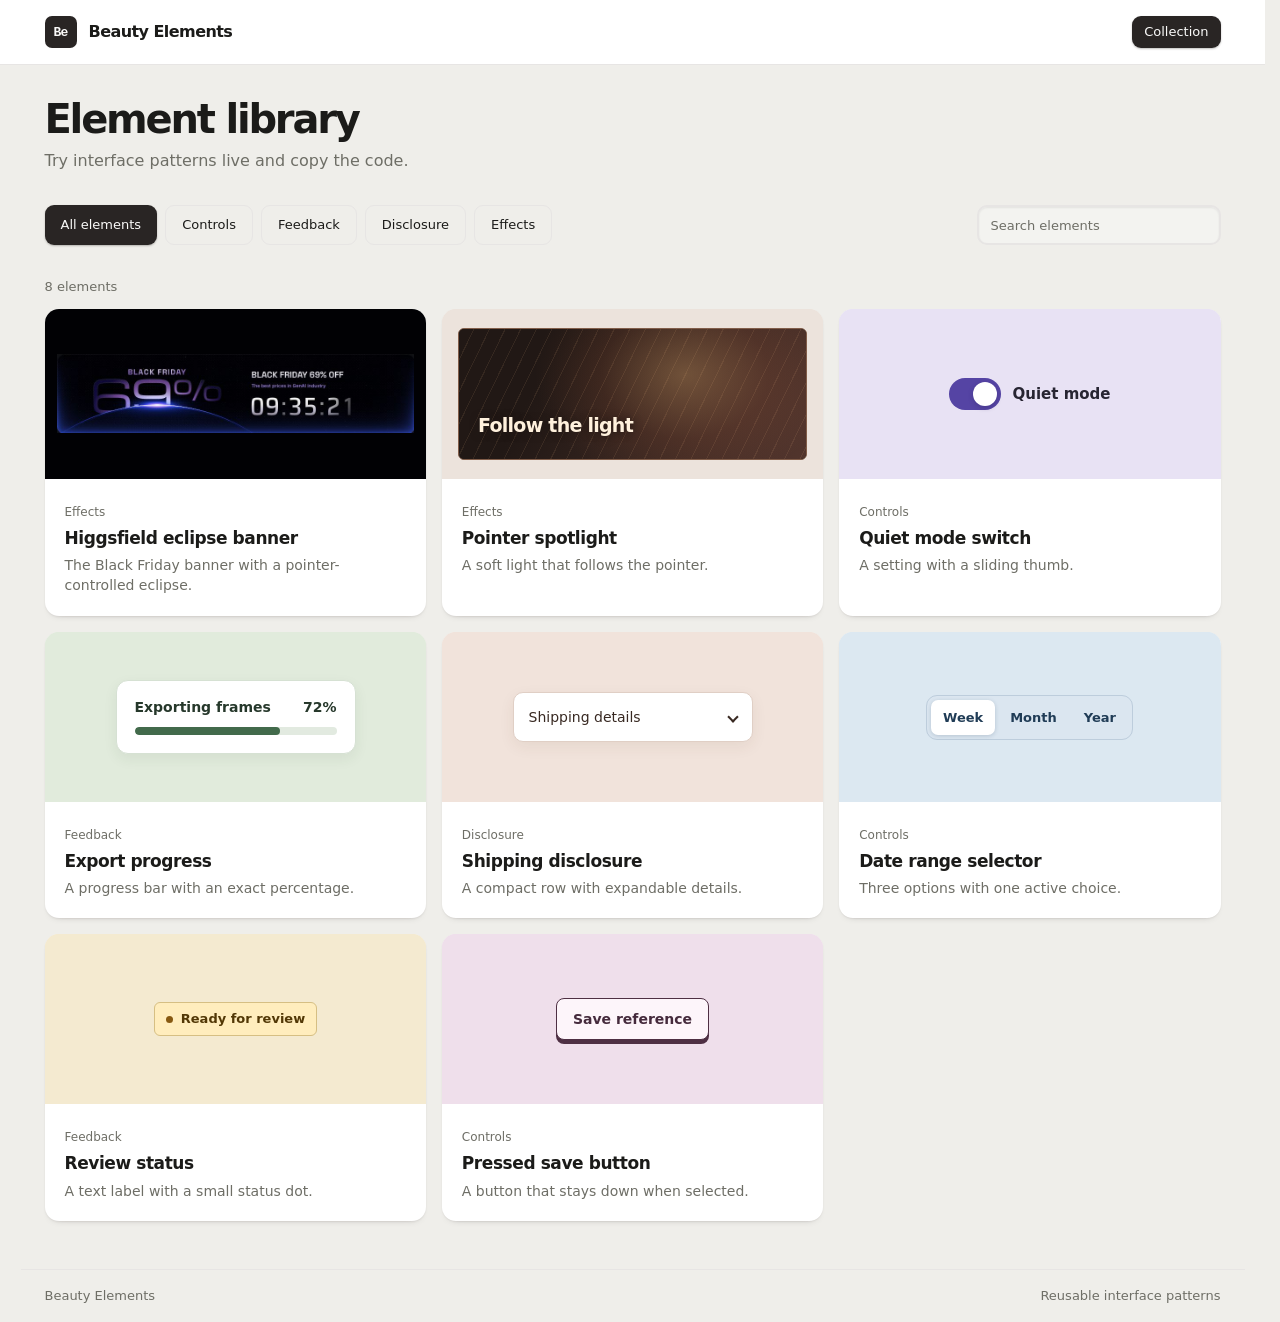
==== index.html @ 1c4c54eb "Publish Beauty Elements static preview" ====
<!doctype html>
<html lang="en">
  <head>
    <meta charset="UTF-8" />
    <meta name="viewport" content="width=device-width, initial-scale=1.0" />
    <meta name="description" content="Browse and study reusable UI patterns with live examples and source code." />
    <title>Beauty Elements</title>
    <script type="module" crossorigin src="./assets/index-CT38QpNA.js"></script>
    <link rel="stylesheet" crossorigin href="./assets/index-Du4vVwYs.css">
  </head>
  <body>
    <div id="root"></div>
  </body>
</html>
---- assets/index-Du4vVwYs.css ----
@font-face{font-family:Geist Variable;font-style:normal;font-display:swap;font-weight:100 900;src:url(./geist-cyrillic-ext-wght-normal-DjL33-gN.woff2)format("woff2-variations");unicode-range:U+460-52F,U+1C80-1C8A,U+20B4,U+2DE0-2DFF,U+A640-A69F,U+FE2E-FE2F}@font-face{font-family:Geist Variable;font-style:normal;font-display:swap;font-weight:100 900;src:url(./geist-cyrillic-wght-normal-BEAKL7Jp.woff2)format("woff2-variations");unicode-range:U+301,U+400-45F,U+490-491,U+4B0-4B1,U+2116}@font-face{font-family:Geist Variable;font-style:normal;font-display:swap;font-weight:100 900;src:url(./geist-vietnamese-wght-normal-6IgcOCM7.woff2)format("woff2-variations");unicode-range:U+102-103,U+110-111,U+128-129,U+168-169,U+1A0-1A1,U+1AF-1B0,U+300-301,U+303-304,U+308-309,U+323,U+329,U+1EA0-1EF9,U+20AB}@font-face{font-family:Geist Variable;font-style:normal;font-display:swap;font-weight:100 900;src:url(./geist-latin-ext-wght-normal-DC-KSUi6.woff2)format("woff2-variations");unicode-range:U+100-2BA,U+2BD-2C5,U+2C7-2CC,U+2CE-2D7,U+2DD-2FF,U+304,U+308,U+329,U+1D00-1DBF,U+1E00-1E9F,U+1EF2-1EFF,U+2020,U+20A0-20AB,U+20AD-20C0,U+2113,U+2C60-2C7F,U+A720-A7FF}@font-face{font-family:Geist Variable;font-style:normal;font-display:swap;font-weight:100 900;src:url(./geist-latin-wght-normal-BgDaEnEv.woff2)format("woff2-variations");unicode-range:U+??,U+131,U+152-153,U+2BB-2BC,U+2C6,U+2DA,U+2DC,U+304,U+308,U+329,U+2000-206F,U+20AC,U+2122,U+2191,U+2193,U+2212,U+2215,U+FEFF,U+FFFD}@layer properties{@supports (((-webkit-hyphens:none)) and (not (margin-trim:block))) or ((-moz-orient:inline) and (not (color:rgb(from red r g b)))){*,:before,:after,::backdrop{--tw-rotate-x:initial;--tw-rotate-y:initial;--tw-rotate-z:initial;--tw-skew-x:initial;--tw-skew-y:initial;--tw-space-y-reverse:0;--tw-border-style:solid;--tw-leading:initial;--tw-font-weight:initial;--tw-tracking:initial;--tw-shadow:0 0 #0000;--tw-shadow-color:initial;--tw-shadow-alpha:100%;--tw-inset-shadow:0 0 #0000;--tw-inset-shadow-color:initial;--tw-inset-shadow-alpha:100%;--tw-ring-color:initial;--tw-ring-shadow:0 0 #0000;--tw-inset-ring-color:initial;--tw-inset-ring-shadow:0 0 #0000;--tw-ring-inset:initial;--tw-ring-offset-width:0px;--tw-ring-offset-color:#fff;--tw-ring-offset-shadow:0 0 #0000;--tw-outline-style:solid;--tw-blur:initial;--tw-brightness:initial;--tw-contrast:initial;--tw-grayscale:initial;--tw-hue-rotate:initial;--tw-invert:initial;--tw-opacity:initial;--tw-saturate:initial;--tw-sepia:initial;--tw-drop-shadow:initial;--tw-drop-shadow-color:initial;--tw-drop-shadow-alpha:100%;--tw-drop-shadow-size:initial;--tw-duration:initial;--tw-translate-x:0;--tw-translate-y:0;--tw-translate-z:0;--tw-animation-delay:0s;--tw-animation-direction:normal;--tw-animation-duration:initial;--tw-animation-fill-mode:none;--tw-animation-iteration-count:1;--tw-enter-blur:0;--tw-enter-opacity:1;--tw-enter-rotate:0;--tw-enter-scale:1;--tw-enter-translate-x:0;--tw-enter-translate-y:0;--tw-exit-blur:0;--tw-exit-opacity:1;--tw-exit-rotate:0;--tw-exit-scale:1;--tw-exit-translate-x:0;--tw-exit-translate-y:0}}}@layer theme{:root,:host{--font-sans:var(--font-sans);--font-serif:var(--font-serif);--font-mono:var(--font-mono);--spacing:.25rem;--text-xs:.75rem;--text-xs--line-height:calc(1 / .75);--font-weight-medium:500;--tracking-widest:.1em;--leading-snug:1.375;--leading-relaxed:1.625;--shadow-sm:0 1px 3px 0 #0000001a, 0 1px 2px -1px #0000001a;--shadow-md:0 4px 6px -1px #0000001a, 0 2px 4px -2px #0000001a;--shadow-lg:0 10px 15px -3px #0000001a, 0 4px 6px -4px #0000001a;--ease-out:cubic-bezier(0, 0, .2, 1);--default-transition-duration:.15s;--default-transition-timing-function:cubic-bezier(.4, 0, .2, 1);--default-font-family:var(--font-sans);--default-mono-font-family:var(--font-mono)}}@layer base{*,:after,:before,::backdrop{box-sizing:border-box;border:0 solid;margin:0;padding:0}::file-selector-button{box-sizing:border-box;border:0 solid;margin:0;padding:0}html,:host{-webkit-text-size-adjust:100%;tab-size:4;line-height:1.5;font-family:var(--default-font-family,-apple-system, BlinkMacSystemFont, "Segoe UI", Roboto, "Helvetica Neue", "Noto Sans", Arial, sans-serif, "Apple Color Emoji", "Segoe UI Emoji", "Segoe UI Symbol", "Noto Color Emoji");font-feature-settings:var(--default-font-feature-settings,normal);font-variation-settings:var(--default-font-variation-settings,normal);-webkit-tap-highlight-color:transparent}hr{height:0;color:inherit;border-top-width:1px}abbr:where([title]){-webkit-text-decoration:underline dotted;text-decoration:underline dotted}h1,h2,h3,h4,h5,h6{font-size:inherit;font-weight:inherit}a{color:inherit;-webkit-text-decoration:inherit;-webkit-text-decoration:inherit;-webkit-text-decoration:inherit;-webkit-text-decoration:inherit;text-decoration:inherit}b,strong{font-weight:bolder}code,kbd,samp,pre{font-family:var(--default-mono-font-family,ui-monospace, SFMono-Regular, Menlo, Monaco, Consolas, "Liberation Mono", "Courier New", monospace);font-feature-settings:var(--default-mono-font-feature-settings,normal);font-variation-settings:var(--default-mono-font-variation-settings,normal);font-size:1em}small{font-size:80%}sub,sup{vertical-align:baseline;font-size:75%;line-height:0;position:relative}sub{bottom:-.25em}sup{top:-.5em}table{text-indent:0;border-color:inherit;border-collapse:collapse}:-moz-focusring:where(:not(iframe)){outline:auto}progress{vertical-align:baseline}summary{display:list-item}ol,ul,menu{list-style:none}img,svg,video,canvas,audio,iframe,embed,object{vertical-align:middle;display:block}img,video{max-width:100%;height:auto}button,input,select,optgroup,textarea{font:inherit;font-feature-settings:inherit;font-variation-settings:inherit;letter-spacing:inherit;color:inherit;opacity:1;background-color:#0000;border-radius:0}::file-selector-button{font:inherit;font-feature-settings:inherit;font-variation-settings:inherit;letter-spacing:inherit;color:inherit;opacity:1;background-color:#0000;border-radius:0}:where(select:is([multiple],[size])) optgroup{font-weight:bolder}:where(select:is([multiple],[size])) optgroup option{padding-inline-start:20px}::file-selector-button{margin-inline-end:4px}::placeholder{opacity:1}@supports (not ((-webkit-appearance:-apple-pay-button))) or (contain-intrinsic-size:1px){::placeholder{color:currentColor}@supports (color:color-mix(in lab, red, red)){::placeholder{color:color-mix(in oklab, currentcolor 50%, transparent)}}}textarea{resize:vertical}::-webkit-search-decoration{-webkit-appearance:none}::-webkit-date-and-time-value{min-height:1lh;text-align:inherit}::-webkit-datetime-edit{display:inline-flex}::-webkit-datetime-edit-fields-wrapper{padding:0}::-webkit-datetime-edit{padding-block:0}::-webkit-datetime-edit-year-field{padding-block:0}::-webkit-datetime-edit-month-field{padding-block:0}::-webkit-datetime-edit-day-field{padding-block:0}::-webkit-datetime-edit-hour-field{padding-block:0}::-webkit-datetime-edit-minute-field{padding-block:0}::-webkit-datetime-edit-second-field{padding-block:0}::-webkit-datetime-edit-millisecond-field{padding-block:0}::-webkit-datetime-edit-meridiem-field{padding-block:0}::-webkit-calendar-picker-indicator{line-height:1}:-moz-ui-invalid{box-shadow:none}button,input:where([type=button],[type=reset],[type=submit]){appearance:button}::file-selector-button{appearance:button}::-webkit-inner-spin-button{height:auto}::-webkit-outer-spin-button{height:auto}[hidden]:where(:not([hidden=until-found])){display:none!important}*{border-color:var(--border);outline-color:var(--ring)}@supports (color:color-mix(in lab, red, red)){*{outline-color:color-mix(in oklab, var(--ring) 50%, transparent)}}body{background-color:var(--background);color:var(--foreground);font-family:var(--font-sans);-webkit-font-smoothing:antialiased;text-rendering:optimizelegibility}::selection{background:var(--primary);color:var(--primary-foreground)}html{scrollbar-gutter:stable}@supports (scrollbar-gutter:stable){html body[data-scroll-locked]{margin-right:0!important}}}@layer components;@layer utilities{.pointer-events-none{pointer-events:none}.visible{visibility:visible}.absolute{position:absolute}.fixed{position:fixed}.static{position:static}.inset-0{inset:0}.left-0{left:0}.block{display:block}.contents{display:contents}.flex{display:flex}.inline{display:inline}.inline-flex{display:inline-flex}.table{display:table}.size-full{width:100%;height:100%}.h-8{height:calc(var(--spacing) * 8)}.h-10{height:calc(var(--spacing) * 10)}.h-11{height:calc(var(--spacing) * 11)}.min-h-\[5\.5rem\]{min-height:5.5rem}.w-8{width:calc(var(--spacing) * 8)}.w-10{width:calc(var(--spacing) * 10)}.w-full{width:100%}.shrink{flex-shrink:1}.transform{transform:var(--tw-rotate-x, ) var(--tw-rotate-y, ) var(--tw-rotate-z, ) var(--tw-skew-x, ) var(--tw-skew-y, )}.resize-y{resize:vertical}.flex-col{flex-direction:column}.items-center{align-items:center}.justify-center{justify-content:center}.gap-2{gap:calc(var(--spacing) * 2)}:where(.space-y-1>:not(:last-child)){--tw-space-y-reverse:0;margin-block-start:calc(var(--spacing) * var(--tw-space-y-reverse));margin-block-end:calc(var(--spacing) * calc(1 - var(--tw-space-y-reverse)))}.rounded-\[0\.5rem\]{border-radius:.5rem}.rounded-\[0\.625rem\]{border-radius:.625rem}.rounded-\[0\.875rem\]{border-radius:.875rem}.rounded-\[0\.5625rem\]{border-radius:.5625rem}.rounded-\[inherit\]{border-radius:inherit}.border{border-style:var(--tw-border-style);border-width:1px}.border-2{border-style:var(--tw-border-style);border-width:2px}.border-l{border-left-style:var(--tw-border-style);border-left-width:1px}.border-border{border-color:var(--border)}.bg-card{background-color:var(--card)}.bg-destructive{background-color:var(--destructive)}.bg-input{background-color:var(--input)}.bg-primary{background-color:var(--primary)}.bg-transparent{background-color:#0000}.object-cover{object-fit:cover}.p-5{padding:calc(var(--spacing) * 5)}.px-0{padding-inline:0}.px-3{padding-inline:calc(var(--spacing) * 3)}.px-4{padding-inline:calc(var(--spacing) * 4)}.px-5{padding-inline:calc(var(--spacing) * 5)}.py-2{padding-block:calc(var(--spacing) * 2)}.py-2\.5{padding-block:calc(var(--spacing) * 2.5)}.pt-0{padding-top:0}.font-mono{font-family:var(--font-mono)}.text-xs{font-size:var(--text-xs);line-height:var(--tw-leading,var(--text-xs--line-height))}.text-\[0\.8125rem\]{font-size:.8125rem}.text-\[0\.9375rem\]{font-size:.9375rem}.leading-\[1\.25rem\]{--tw-leading:1.25rem;line-height:1.25rem}.leading-relaxed{--tw-leading:var(--leading-relaxed);line-height:var(--leading-relaxed)}.leading-snug{--tw-leading:var(--leading-snug);line-height:var(--leading-snug)}.font-medium{--tw-font-weight:var(--font-weight-medium);font-weight:var(--font-weight-medium)}.tracking-\[-0\.02em\]{--tw-tracking:-.02em;letter-spacing:-.02em}.tracking-widest{--tw-tracking:var(--tracking-widest);letter-spacing:var(--tracking-widest)}.whitespace-nowrap{white-space:nowrap}.text-accent-foreground{color:var(--accent-foreground)}.text-card-foreground{color:var(--card-foreground)}.text-destructive-foreground{color:var(--destructive-foreground)}.text-foreground{color:var(--foreground)}.text-muted-foreground{color:var(--muted-foreground)}.text-primary{color:var(--primary)}.text-primary-foreground{color:var(--primary-foreground)}.uppercase{text-transform:uppercase}.underline-offset-4{text-underline-offset:4px}.shadow{--tw-shadow:0 1px 3px 0 var(--tw-shadow-color,#0000001a), 0 1px 2px -1px var(--tw-shadow-color,#0000001a);box-shadow:var(--tw-inset-shadow), var(--tw-inset-ring-shadow), var(--tw-ring-offset-shadow), var(--tw-ring-shadow), var(--tw-shadow)}.shadow-\[var\(--shadow-cap\)\]{--tw-shadow:var(--shadow-cap);box-shadow:var(--tw-inset-shadow), var(--tw-inset-ring-shadow), var(--tw-ring-offset-shadow), var(--tw-ring-shadow), var(--tw-shadow)}.shadow-\[var\(--shadow-lift\)\]{--tw-shadow:var(--shadow-lift);box-shadow:var(--tw-inset-shadow), var(--tw-inset-ring-shadow), var(--tw-ring-offset-shadow), var(--tw-ring-shadow), var(--tw-shadow)}.shadow-\[var\(--shadow-thumb\)\]{--tw-shadow:var(--shadow-thumb);box-shadow:var(--tw-inset-shadow), var(--tw-inset-ring-shadow), var(--tw-ring-offset-shadow), var(--tw-ring-shadow), var(--tw-shadow)}.shadow-\[var\(--shadow-well\)\]{--tw-shadow:var(--shadow-well);box-shadow:var(--tw-inset-shadow), var(--tw-inset-ring-shadow), var(--tw-ring-offset-shadow), var(--tw-ring-shadow), var(--tw-shadow)}.ring{--tw-ring-shadow:var(--tw-ring-inset, ) 0 0 0 calc(1px + var(--tw-ring-offset-width)) var(--tw-ring-color,currentcolor);box-shadow:var(--tw-inset-shadow), var(--tw-inset-ring-shadow), var(--tw-ring-offset-shadow), var(--tw-ring-shadow), var(--tw-shadow)}.outline{outline-style:var(--tw-outline-style);outline-width:1px}.filter{filter:var(--tw-blur, ) var(--tw-brightness, ) var(--tw-contrast, ) var(--tw-grayscale, ) var(--tw-hue-rotate, ) var(--tw-invert, ) var(--tw-saturate, ) var(--tw-sepia, ) var(--tw-drop-shadow, )}.transition-\[background-color\,border-color\,box-shadow\,transform\]{transition-property:background-color,border-color,box-shadow,transform;transition-timing-function:var(--tw-ease,var(--default-transition-timing-function));transition-duration:var(--tw-duration,var(--default-transition-duration))}.transition-\[background-color\,border-color\,box-shadow\]{transition-property:background-color,border-color,box-shadow;transition-timing-function:var(--tw-ease,var(--default-transition-timing-function));transition-duration:var(--tw-duration,var(--default-transition-duration))}.duration-fast{--tw-duration:var(--transition-duration-fast);transition-duration:var(--transition-duration-fast)}.select-none{-webkit-user-select:none;user-select:none}.paused{animation-play-state:paused}.file\:border-0::file-selector-button{border-style:var(--tw-border-style);border-width:0}.file\:bg-transparent::file-selector-button{background-color:#0000}.file\:text-\[0\.8125rem\]::file-selector-button{font-size:.8125rem}.file\:font-medium::file-selector-button{--tw-font-weight:var(--font-weight-medium);font-weight:var(--font-weight-medium)}.file\:text-foreground::file-selector-button{color:var(--foreground)}.placeholder\:text-muted-foreground::placeholder{color:var(--muted-foreground)}@media (hover:hover){.hover\:border-foreground\/30:hover{border-color:var(--foreground)}@supports (color:color-mix(in lab, red, red)){.hover\:border-foreground\/30:hover{border-color:color-mix(in oklab, var(--foreground) 30%, transparent)}}.hover\:bg-destructive\/90:hover{background-color:var(--destructive)}@supports (color:color-mix(in lab, red, red)){.hover\:bg-destructive\/90:hover{background-color:color-mix(in oklab, var(--destructive) 90%, transparent)}}.hover\:bg-primary\/90:hover{background-color:var(--primary)}@supports (color:color-mix(in lab, red, red)){.hover\:bg-primary\/90:hover{background-color:color-mix(in oklab, var(--primary) 90%, transparent)}}.hover\:bg-secondary:hover{background-color:var(--secondary)}.hover\:text-foreground:hover{color:var(--foreground)}.hover\:underline:hover{text-decoration-line:underline}}.focus-visible\:border-ring:focus-visible{border-color:var(--ring)}.focus-visible\:bg-card:focus-visible{background-color:var(--card)}.focus-visible\:bg-ring\/\[0\.06\]:focus-visible{background-color:var(--ring)}@supports (color:color-mix(in lab, red, red)){.focus-visible\:bg-ring\/\[0\.06\]:focus-visible{background-color:color-mix(in oklab, var(--ring) 6%, transparent)}}.focus-visible\:underline:focus-visible{text-decoration-line:underline}.focus-visible\:shadow-\[inset_0_0_0_0\.0625rem_var\(--ring\)\,var\(--shadow-focus-lift\)\]:focus-visible{--tw-shadow:inset 0 0 0 .0625rem var(--tw-shadow-color,var(--ring)), var(--shadow-focus-lift);box-shadow:var(--tw-inset-shadow), var(--tw-inset-ring-shadow), var(--tw-ring-offset-shadow), var(--tw-ring-shadow), var(--tw-shadow)}.focus-visible\:shadow-\[inset_0_0_0_0\.0625rem_var\(--ring\)\]:focus-visible{--tw-shadow:inset 0 0 0 .0625rem var(--tw-shadow-color,var(--ring));box-shadow:var(--tw-inset-shadow), var(--tw-inset-ring-shadow), var(--tw-ring-offset-shadow), var(--tw-ring-shadow), var(--tw-shadow)}.focus-visible\:shadow-\[var\(--shadow-focus-lift\)\]:focus-visible{--tw-shadow:var(--shadow-focus-lift);box-shadow:var(--tw-inset-shadow), var(--tw-inset-ring-shadow), var(--tw-ring-offset-shadow), var(--tw-ring-shadow), var(--tw-shadow)}.focus-visible\:shadow-\[var\(--shadow-thumb\)\,0_0_0_0\.0938rem_var\(--ring-inverted\)\]:focus-visible{--tw-shadow:var(--shadow-thumb), 0 0 0 .0938rem var(--tw-shadow-color,var(--ring-inverted));box-shadow:var(--tw-inset-shadow), var(--tw-inset-ring-shadow), var(--tw-ring-offset-shadow), var(--tw-ring-shadow), var(--tw-shadow)}.focus-visible\:shadow-none:focus-visible{--tw-shadow:0 0 #0000;box-shadow:var(--tw-inset-shadow), var(--tw-inset-ring-shadow), var(--tw-ring-offset-shadow), var(--tw-ring-shadow), var(--tw-shadow)}.focus-visible\:outline-none:focus-visible{--tw-outline-style:none;outline-style:none}.active\:translate-y-px:active{--tw-translate-y:1px;translate:var(--tw-translate-x) var(--tw-translate-y)}.disabled\:pointer-events-none:disabled{pointer-events:none}.disabled\:cursor-not-allowed:disabled{cursor:not-allowed}.disabled\:opacity-50:disabled{opacity:.5}.aria-invalid\:border-destructive[aria-invalid=true]{border-color:var(--destructive)}.aria-invalid\:bg-card[aria-invalid=true]{background-color:var(--card)}.\[\&_svg\]\:pointer-events-none svg{pointer-events:none}.\[\&_svg\]\:size-4 svg{width:calc(var(--spacing) * 4);height:calc(var(--spacing) * 4)}.\[\&_svg\]\:shrink-0 svg{flex-shrink:0}[aria-invalid=true]:is(input,textarea,select,[role=combobox],[role=checkbox],[role=radio]),[role=radiogroup][aria-invalid=true] [role=radio]{border-color:var(--destructive)}[aria-invalid=true]:is(input,textarea,select,[role=combobox],[role=checkbox],[role=radio]):focus-visible,[role=radiogroup][aria-invalid=true] [role=radio]:focus-visible{border-color:var(--destructive);--tw-ring-color:var(--destructive)}@supports (color:color-mix(in lab, red, red)){[aria-invalid=true]:is(input,textarea,select,[role=combobox],[role=checkbox],[role=radio]):focus-visible,[role=radiogroup][aria-invalid=true] [role=radio]:focus-visible{--tw-ring-color:color-mix(in oklch, var(--destructive) 35%, transparent)}}@keyframes deny-shake{25%{translate:-.09375rem}50%{translate:.109375rem}75%{translate:-.109375rem}}@media (prefers-reduced-motion:no-preference){[aria-invalid=true]:is(input,textarea,select,[role=combobox],[role=checkbox],[role=radio]),[role=radiogroup][aria-invalid=true] [role=radio]{animation:.25s linear deny-shake}[data-input-otp-container]:has([aria-invalid=true]){animation:.25s linear deny-shake}}}@property --tw-animation-delay{syntax:"*";inherits:false;initial-value:0s}@property --tw-animation-direction{syntax:"*";inherits:false;initial-value:normal}@property --tw-animation-duration{syntax:"*";inherits:false}@property --tw-animation-fill-mode{syntax:"*";inherits:false;initial-value:none}@property --tw-animation-iteration-count{syntax:"*";inherits:false;initial-value:1}@property --tw-enter-blur{syntax:"*";inherits:false;initial-value:0}@property --tw-enter-opacity{syntax:"*";inherits:false;initial-value:1}@property --tw-enter-rotate{syntax:"*";inherits:false;initial-value:0}@property --tw-enter-scale{syntax:"*";inherits:false;initial-value:1}@property --tw-enter-translate-x{syntax:"*";inherits:false;initial-value:0}@property --tw-enter-translate-y{syntax:"*";inherits:false;initial-value:0}@property --tw-exit-blur{syntax:"*";inherits:false;initial-value:0}@property --tw-exit-opacity{syntax:"*";inherits:false;initial-value:1}@property --tw-exit-rotate{syntax:"*";inherits:false;initial-value:0}@property --tw-exit-scale{syntax:"*";inherits:false;initial-value:1}@property --tw-exit-translate-x{syntax:"*";inherits:false;initial-value:0}@property --tw-exit-translate-y{syntax:"*";inherits:false;initial-value:0}:root{--background:oklch(94.88% .0054 95.1);--foreground:oklch(22.13% .0038 106.71);--card:oklch(100% 0 0);--card-foreground:oklch(22.13% .0038 106.71);--popover:oklch(100% 0 0);--popover-foreground:oklch(22.13% .0038 106.71);--primary:oklch(26.85% .0063 34.3);--primary-foreground:oklch(98.48% .0013 106.42);--secondary:oklch(97.26% .0026 106.45);--secondary-foreground:oklch(39.19% .0115 106.92);--muted:oklch(97.26% .0026 106.45);--muted-foreground:oklch(53.57% .0122 106.8);--accent:oklch(95.92% .0193 273.24);--accent-foreground:oklch(58.32% .227 268.34);--destructive:oklch(55.63% .1632 32);--destructive-foreground:oklch(100% 0 0);--success:oklch(52.62% .0942 151.04);--warning:oklch(66.58% .1574 58.32);--border:oklch(92.32% .0026 48.72);--input:oklch(96.99% .0013 106.42/.7);--ring:oklch(58.32% .227 268.34);--ring-inverted:oklch(76.66% .1184 268.16);--radius:.625rem;--font-sans:"Geist", -apple-system, BlinkMacSystemFont, ui-sans-serif, system-ui, "Segoe UI", sans-serif;--font-serif:Georgia, "Iowan Old Style", "Times New Roman", serif;--font-mono:"Geist Mono", ui-monospace, "SF Mono", SFMono-Regular, Menlo, Consolas, monospace;--shadow-lift:0 .0625rem .125rem oklch(21.61% .0061 56.04/.06), 0 .25rem .625rem -.5rem oklch(21.61% .0061 56.04/.45);--shadow-well:inset 0 .0625rem .125rem oklch(21.61% .0061 56.04/.07);--shadow-cap:0 .0938rem 0 oklch(21.61% .0061 56.04/.09), inset 0 0 0 .0625rem oklch(21.61% .0061 56.04/.11);--shadow-row:inset 0 0 0 .0625rem oklch(21.61% .0061 56.04/.07), 0 .0625rem .125rem oklch(21.61% .0061 56.04/.05);--shadow-float-dropdown:0 1rem 2.25rem -1.125rem oklch(21.61% .0061 56.04/.5);--shadow-float-popover:0 1.125rem 2.5rem -1.5rem oklch(21.61% .0061 56.04/.5);--shadow-float-modal:0 1.75rem 3.5rem -1.5rem oklch(21.61% .0061 56.04/.45);--shadow-thumb:0 .0625rem .125rem oklch(21.61% .0061 56.04/.28);--shadow-focus-lift:0 .0625rem .125rem oklch(21.61% .0061 56.04/.08), 0 .625rem 1.25rem -.875rem oklch(58.32% .227 268.34/.6);--shadow-xs:0 .0625rem .125rem oklch(21.61% .0061 56.04/.06);--shadow-sm:var(--shadow-lift);--shadow-md:var(--shadow-float-dropdown);--shadow-lg:var(--shadow-float-popover);--shadow-xl:var(--shadow-float-modal);--shadow-s:var(--shadow-sm);--shadow-m:var(--shadow-md);--shadow-l:var(--shadow-lg);--chart-1:oklch(58.32% .227 268.34);--chart-2:oklch(52.62% .0942 151.04);--chart-3:oklch(66.58% .1574 58.32);--chart-4:oklch(55.63% .1632 32);--chart-5:oklch(55.34% .0116 58.07);--sidebar:oklch(94.88% .0054 95.1);--sidebar-foreground:oklch(22.13% .0038 106.71);--sidebar-primary:oklch(26.85% .0063 34.3);--sidebar-primary-foreground:oklch(98.48% .0013 106.42);--sidebar-accent:oklch(97.26% .0026 106.45);--sidebar-accent-foreground:oklch(22.13% .0038 106.71);--sidebar-border:oklch(92.32% .0026 48.72);--sidebar-ring:oklch(58.32% .227 268.34);--transition-duration-fast:.15s;--transition-duration-base:.2s;--transition-duration-slow:.28s;--ease-out:cubic-bezier(.165, .84, .44, 1);--ease-in-out:cubic-bezier(.645, .045, .355, 1);--ease-in:cubic-bezier(.55, .055, .675, .19);--default-transition-duration:var(--transition-duration-fast);--default-transition-timing-function:var(--ease-out);--ai-label:var(--muted);--ai-label-foreground:var(--foreground);--layout-density:comfortable;--layout-density-source:design-system;--layout-sidebar:calc(var(--spacing,.25rem) * 56);--layout-inset:calc(var(--spacing,.25rem) * 6);--layout-section-gap:calc(var(--spacing,.25rem) * 8);--layout-column-gap:calc(var(--spacing,.25rem) * 4);--layout-card-padding:calc(var(--spacing,.25rem) * 5)}@property --tw-rotate-x{syntax:"*";inherits:false}@property --tw-rotate-y{syntax:"*";inherits:false}@property --tw-rotate-z{syntax:"*";inherits:false}@property --tw-skew-x{syntax:"*";inherits:false}@property --tw-skew-y{syntax:"*";inherits:false}@property --tw-space-y-reverse{syntax:"*";inherits:false;initial-value:0}@property --tw-border-style{syntax:"*";inherits:false;initial-value:solid}@property --tw-leading{syntax:"*";inherits:false}@property --tw-font-weight{syntax:"*";inherits:false}@property --tw-tracking{syntax:"*";inherits:false}@property --tw-shadow{syntax:"*";inherits:false;initial-value:0 0 #0000}@property --tw-shadow-color{syntax:"*";inherits:false}@property --tw-shadow-alpha{syntax:"<percentage>";inherits:false;initial-value:100%}@property --tw-inset-shadow{syntax:"*";inherits:false;initial-value:0 0 #0000}@property --tw-inset-shadow-color{syntax:"*";inherits:false}@property --tw-inset-shadow-alpha{syntax:"<percentage>";inherits:false;initial-value:100%}@property --tw-ring-color{syntax:"*";inherits:false}@property --tw-ring-shadow{syntax:"*";inherits:false;initial-value:0 0 #0000}@property --tw-inset-ring-color{syntax:"*";inherits:false}@property --tw-inset-ring-shadow{syntax:"*";inherits:false;initial-value:0 0 #0000}@property --tw-ring-inset{syntax:"*";inherits:false}@property --tw-ring-offset-width{syntax:"<length>";inherits:false;initial-value:0}@property --tw-ring-offset-color{syntax:"*";inherits:false;initial-value:#fff}@property --tw-ring-offset-shadow{syntax:"*";inherits:false;initial-value:0 0 #0000}@property --tw-outline-style{syntax:"*";inherits:false;initial-value:solid}@property --tw-blur{syntax:"*";inherits:false}@property --tw-brightness{syntax:"*";inherits:false}@property --tw-contrast{syntax:"*";inherits:false}@property --tw-grayscale{syntax:"*";inherits:false}@property --tw-hue-rotate{syntax:"*";inherits:false}@property --tw-invert{syntax:"*";inherits:false}@property --tw-opacity{syntax:"*";inherits:false}@property --tw-saturate{syntax:"*";inherits:false}@property --tw-sepia{syntax:"*";inherits:false}@property --tw-drop-shadow{syntax:"*";inherits:false}@property --tw-drop-shadow-color{syntax:"*";inherits:false}@property --tw-drop-shadow-alpha{syntax:"<percentage>";inherits:false;initial-value:100%}@property --tw-drop-shadow-size{syntax:"*";inherits:false}@property --tw-duration{syntax:"*";inherits:false}@property --tw-translate-x{syntax:"*";inherits:false;initial-value:0}@property --tw-translate-y{syntax:"*";inherits:false;initial-value:0}@property --tw-translate-z{syntax:"*";inherits:false;initial-value:0}:root{--lightningcss-light:initial;--lightningcss-dark: ;color-scheme:light}body{min-width:0}#root{flex-direction:column;min-height:100vh;display:flex}.skip-link{z-index:2;background:var(--background);padding:8px 12px;position:fixed;inset:8px auto auto 8px;transform:translateY(-180%)}.skip-link:focus{transform:translateY(0)}.site-header{border-bottom:1px solid var(--border);background:var(--card)}.site-header-inner,.workspace,.site-footer{width:min(100%,1224px);padding-inline:var(--layout-inset,24px);margin-inline:auto}.site-header-inner{justify-content:space-between;align-items:center;gap:12px;min-height:64px;display:flex}.brand{min-height:44px;color:var(--foreground);letter-spacing:-.035em;align-items:center;gap:12px;font-size:16px;font-weight:650;display:inline-flex}.brand-mark{border-radius:calc(var(--radius) - 3px);background:var(--primary);width:32px;height:32px;color:var(--primary-foreground);letter-spacing:-.07em;place-items:center;font:600 13px/1 ui-monospace,monospace;display:grid}.workspace{flex:1;padding-block:32px 48px}.page-intro{margin-bottom:var(--layout-section-gap,32px)}.page-intro h1{letter-spacing:-.055em;margin:0 0 8px;font-size:clamp(30px,4vw,40px);font-weight:650;line-height:1.1}.page-intro h1:focus{outline:none}.page-intro p,.element-caption p,.note-panel p,.empty-state p{color:var(--muted-foreground);margin:0}.collection-toolbar,.category-list{flex-wrap:wrap;align-items:center;gap:8px;display:flex}.collection-toolbar{justify-content:space-between;column-gap:var(--layout-section-gap,32px);row-gap:16px}.collection-search{width:min(100%,244px)}.results-count{margin:var(--layout-section-gap,32px) 0 12px;color:var(--muted-foreground);font-variant-numeric:tabular-nums;font-size:13px}.element-grid{gap:var(--layout-column-gap,16px);grid-template-columns:repeat(3,minmax(0,1fr));margin:0;padding:0;list-style:none;display:grid}.element-card{height:100%;position:relative;overflow:hidden}.specimen-thumbnail,.specimen-preview{border:0;width:100%;display:block}.specimen-thumbnail{pointer-events:none;height:170px}.element-caption{padding:var(--layout-card-padding,20px)}.element-category{color:var(--muted-foreground);font-size:12px}.element-caption h2{letter-spacing:-.025em;margin:3px 0 4px;font-size:17px;font-weight:650}.element-caption p{font-size:14px;line-height:1.45}.element-caption a:after{content:"";position:absolute;inset:0}.element-card:has(a:hover){outline:1px solid var(--ring)}.element-card:has(a:focus-visible){outline:2px solid var(--ring);outline-offset:3px}.detail-grid{align-items:stretch;gap:var(--layout-column-gap,16px);grid-template-columns:minmax(0,1.7fr) minmax(0,1fr);display:grid}.back-link{min-height:44px;color:var(--muted-foreground);text-underline-offset:3px;align-items:center;margin-bottom:8px;font-size:14px;text-decoration:underline;display:inline-flex}.detail h2,.empty-state h2{letter-spacing:-.025em;margin:0;font-size:17px;font-weight:650}.preview-panel,.note-panel,.empty-state{min-width:0;padding:var(--layout-card-padding,20px);flex-direction:column;gap:12px;display:flex}.specimen-preview{border-radius:calc(var(--radius) - 2px);flex:1 0 264px}.note-panel dl{margin:0}.note-panel dl div{border-top:1px solid var(--border);flex-wrap:wrap;justify-content:space-between;gap:6px;padding-block:8px;font-size:14px;display:flex}.note-panel dt{color:var(--muted-foreground)}.note-panel dd{margin:0}.note-panel a{text-underline-offset:3px;align-items:center;min-height:44px;text-decoration:underline;display:inline-flex}.code-section{margin-top:var(--layout-section-gap,32px)}.copy-status{color:var(--muted-foreground);margin:0;font-size:13px}.copy-status:not(:empty){margin-top:8px}.source-panel{min-width:0;margin-top:12px}.source-toolbar{justify-content:space-between;align-items:center;gap:8px;padding:10px 16px;display:flex}.source-toolbar h3{margin:0;font-size:14px;font-weight:600}.source-panel pre{border-top:1px solid var(--border);border-radius:0 0 var(--radius) var(--radius);background:var(--muted);max-height:360px;color:var(--foreground);margin:0;padding:16px;font:13px/1.65 ui-monospace,monospace;overflow:auto}.empty-state{align-items:flex-start}.site-footer{border-top:1px solid var(--border);color:var(--muted-foreground);flex-wrap:wrap;justify-content:space-between;gap:8px 16px;padding-block:16px;font-size:13px;display:flex}@media (width<=790px){.element-grid{grid-template-columns:repeat(2,minmax(0,1fr))}}@media (width<=560px){.workspace{padding-top:24px}.element-grid,.detail-grid{grid-template-columns:minmax(0,1fr)}.category-list button,.collection-search{min-height:44px}.collection-search{width:100%}.specimen-preview{flex-basis:224px}.banner-preview{flex-basis:auto}.specimen-thumbnail{height:155px}}.banner-thumbnail{object-fit:contain;background:#010104;padding:12px}.banner-detail{grid-template-columns:minmax(0,1fr)}.banner-preview{flex-basis:auto;height:clamp(165px,23vw,275px);min-height:165px}.reference-links{flex-wrap:wrap;gap:8px 20px;display:flex}.empty-state+.collection-results{margin-top:var(--layout-section-gap,32px)}.suggestions-title{letter-spacing:-.025em;margin:0 0 12px;font-size:17px;font-weight:650}
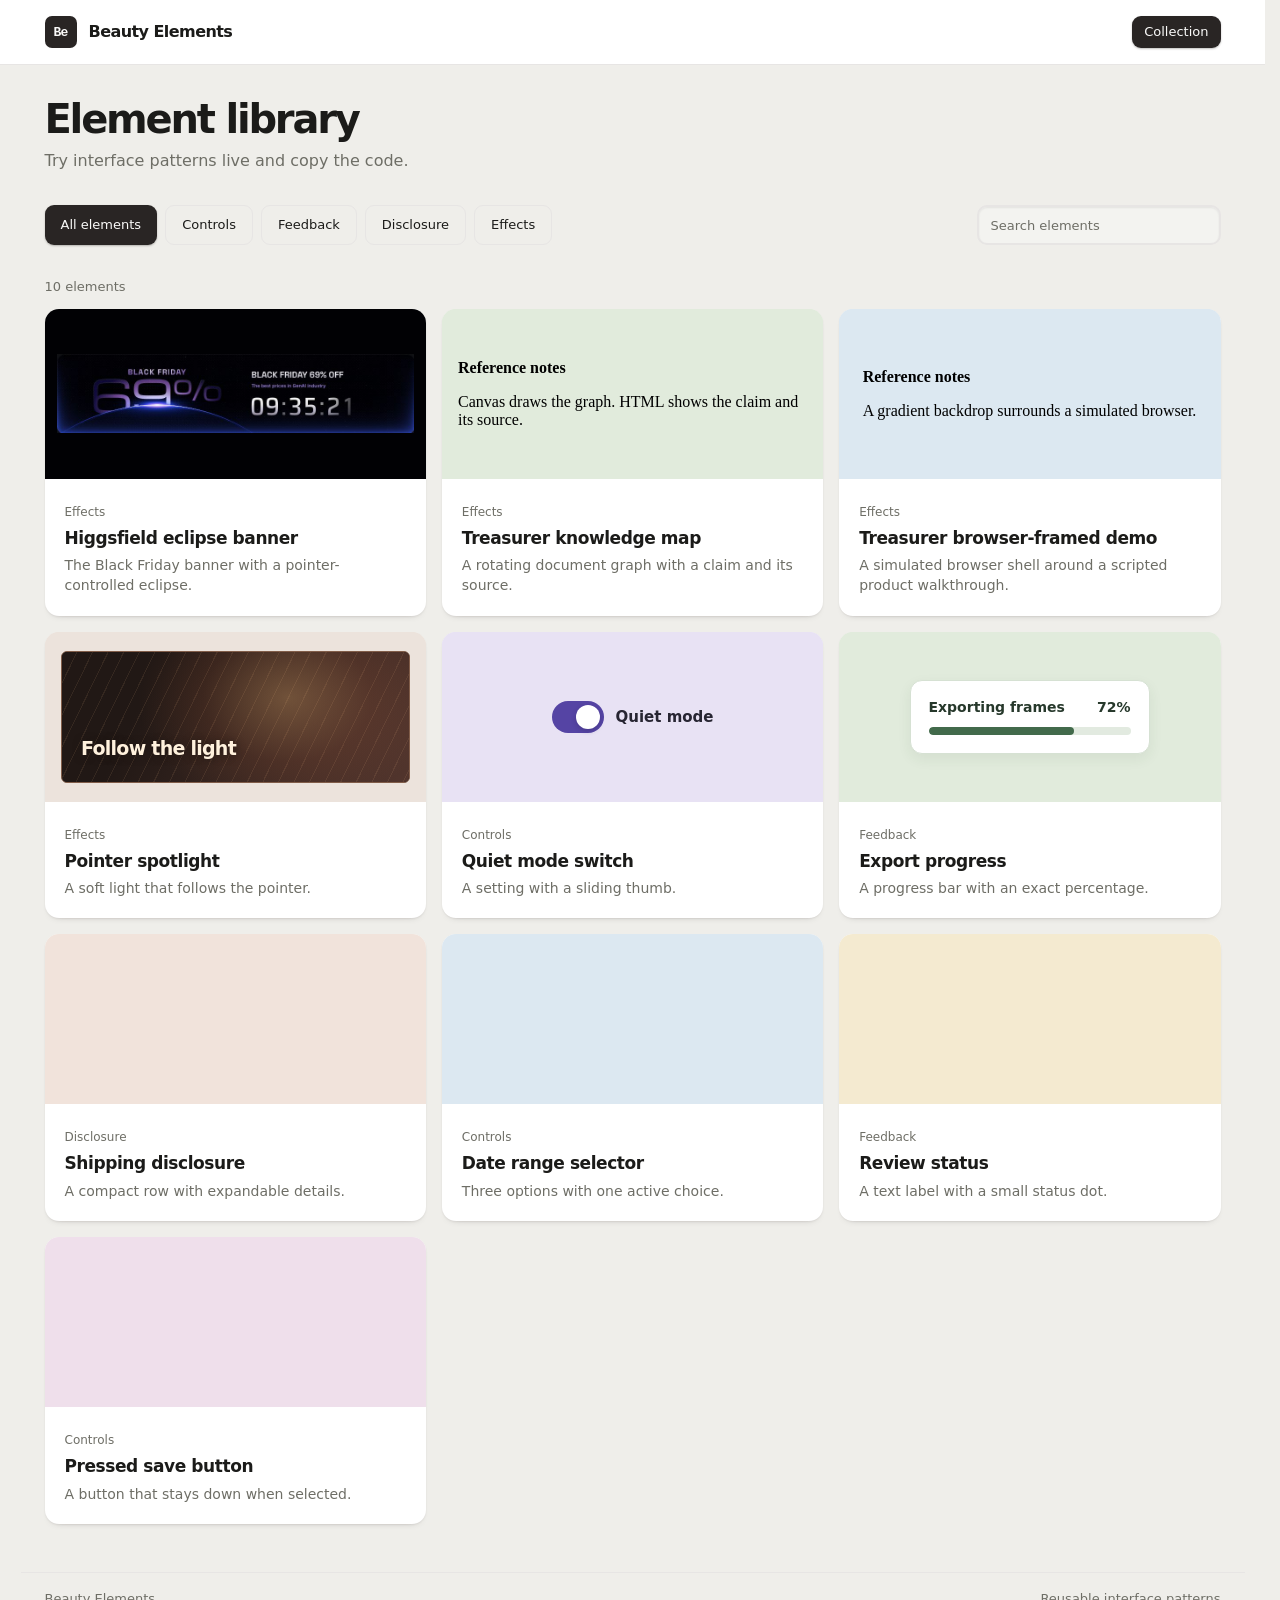
==== commit 55d86173: "Publish Treasurer reference studies" ====
--- a/index.html
+++ b/index.html
@@ -5,8 +5,8 @@
     <meta name="viewport" content="width=device-width, initial-scale=1.0" />
     <meta name="description" content="Browse and study reusable UI patterns with live examples and source code." />
     <title>Beauty Elements</title>
-    <script type="module" crossorigin src="./assets/index-CT38QpNA.js"></script>
-    <link rel="stylesheet" crossorigin href="./assets/index-Du4vVwYs.css">
+    <script type="module" crossorigin src="./assets/index-Cis53K_V.js"></script>
+    <link rel="stylesheet" crossorigin href="./assets/index-D9Znxga3.css">
   </head>
   <body>
     <div id="root"></div>
--- a/assets/index-D9Znxga3.css
+++ b/assets/index-D9Znxga3.css
@@ -0,0 +1 @@
+@font-face{font-family:Geist Variable;font-style:normal;font-display:swap;font-weight:100 900;src:url(./geist-cyrillic-ext-wght-normal-DjL33-gN.woff2)format("woff2-variations");unicode-range:U+460-52F,U+1C80-1C8A,U+20B4,U+2DE0-2DFF,U+A640-A69F,U+FE2E-FE2F}@font-face{font-family:Geist Variable;font-style:normal;font-display:swap;font-weight:100 900;src:url(./geist-cyrillic-wght-normal-BEAKL7Jp.woff2)format("woff2-variations");unicode-range:U+301,U+400-45F,U+490-491,U+4B0-4B1,U+2116}@font-face{font-family:Geist Variable;font-style:normal;font-display:swap;font-weight:100 900;src:url(./geist-vietnamese-wght-normal-6IgcOCM7.woff2)format("woff2-variations");unicode-range:U+102-103,U+110-111,U+128-129,U+168-169,U+1A0-1A1,U+1AF-1B0,U+300-301,U+303-304,U+308-309,U+323,U+329,U+1EA0-1EF9,U+20AB}@font-face{font-family:Geist Variable;font-style:normal;font-display:swap;font-weight:100 900;src:url(./geist-latin-ext-wght-normal-DC-KSUi6.woff2)format("woff2-variations");unicode-range:U+100-2BA,U+2BD-2C5,U+2C7-2CC,U+2CE-2D7,U+2DD-2FF,U+304,U+308,U+329,U+1D00-1DBF,U+1E00-1E9F,U+1EF2-1EFF,U+2020,U+20A0-20AB,U+20AD-20C0,U+2113,U+2C60-2C7F,U+A720-A7FF}@font-face{font-family:Geist Variable;font-style:normal;font-display:swap;font-weight:100 900;src:url(./geist-latin-wght-normal-BgDaEnEv.woff2)format("woff2-variations");unicode-range:U+??,U+131,U+152-153,U+2BB-2BC,U+2C6,U+2DA,U+2DC,U+304,U+308,U+329,U+2000-206F,U+20AC,U+2122,U+2191,U+2193,U+2212,U+2215,U+FEFF,U+FFFD}@layer properties{@supports (((-webkit-hyphens:none)) and (not (margin-trim:block))) or ((-moz-orient:inline) and (not (color:rgb(from red r g b)))){*,:before,:after,::backdrop{--tw-rotate-x:initial;--tw-rotate-y:initial;--tw-rotate-z:initial;--tw-skew-x:initial;--tw-skew-y:initial;--tw-space-y-reverse:0;--tw-border-style:solid;--tw-leading:initial;--tw-font-weight:initial;--tw-tracking:initial;--tw-shadow:0 0 #0000;--tw-shadow-color:initial;--tw-shadow-alpha:100%;--tw-inset-shadow:0 0 #0000;--tw-inset-shadow-color:initial;--tw-inset-shadow-alpha:100%;--tw-ring-color:initial;--tw-ring-shadow:0 0 #0000;--tw-inset-ring-color:initial;--tw-inset-ring-shadow:0 0 #0000;--tw-ring-inset:initial;--tw-ring-offset-width:0px;--tw-ring-offset-color:#fff;--tw-ring-offset-shadow:0 0 #0000;--tw-outline-style:solid;--tw-blur:initial;--tw-brightness:initial;--tw-contrast:initial;--tw-grayscale:initial;--tw-hue-rotate:initial;--tw-invert:initial;--tw-opacity:initial;--tw-saturate:initial;--tw-sepia:initial;--tw-drop-shadow:initial;--tw-drop-shadow-color:initial;--tw-drop-shadow-alpha:100%;--tw-drop-shadow-size:initial;--tw-duration:initial;--tw-translate-x:0;--tw-translate-y:0;--tw-translate-z:0;--tw-animation-delay:0s;--tw-animation-direction:normal;--tw-animation-duration:initial;--tw-animation-fill-mode:none;--tw-animation-iteration-count:1;--tw-enter-blur:0;--tw-enter-opacity:1;--tw-enter-rotate:0;--tw-enter-scale:1;--tw-enter-translate-x:0;--tw-enter-translate-y:0;--tw-exit-blur:0;--tw-exit-opacity:1;--tw-exit-rotate:0;--tw-exit-scale:1;--tw-exit-translate-x:0;--tw-exit-translate-y:0}}}@layer theme{:root,:host{--font-sans:var(--font-sans);--font-serif:var(--font-serif);--font-mono:var(--font-mono);--spacing:.25rem;--text-xs:.75rem;--text-xs--line-height:calc(1 / .75);--font-weight-medium:500;--tracking-widest:.1em;--leading-snug:1.375;--leading-relaxed:1.625;--shadow-sm:0 1px 3px 0 #0000001a, 0 1px 2px -1px #0000001a;--shadow-md:0 4px 6px -1px #0000001a, 0 2px 4px -2px #0000001a;--shadow-lg:0 10px 15px -3px #0000001a, 0 4px 6px -4px #0000001a;--ease-out:cubic-bezier(0, 0, .2, 1);--default-transition-duration:.15s;--default-transition-timing-function:cubic-bezier(.4, 0, .2, 1);--default-font-family:var(--font-sans);--default-mono-font-family:var(--font-mono)}}@layer base{*,:after,:before,::backdrop{box-sizing:border-box;border:0 solid;margin:0;padding:0}::file-selector-button{box-sizing:border-box;border:0 solid;margin:0;padding:0}html,:host{-webkit-text-size-adjust:100%;tab-size:4;line-height:1.5;font-family:var(--default-font-family,-apple-system, BlinkMacSystemFont, "Segoe UI", Roboto, "Helvetica Neue", "Noto Sans", Arial, sans-serif, "Apple Color Emoji", "Segoe UI Emoji", "Segoe UI Symbol", "Noto Color Emoji");font-feature-settings:var(--default-font-feature-settings,normal);font-variation-settings:var(--default-font-variation-settings,normal);-webkit-tap-highlight-color:transparent}hr{height:0;color:inherit;border-top-width:1px}abbr:where([title]){-webkit-text-decoration:underline dotted;text-decoration:underline dotted}h1,h2,h3,h4,h5,h6{font-size:inherit;font-weight:inherit}a{color:inherit;-webkit-text-decoration:inherit;-webkit-text-decoration:inherit;-webkit-text-decoration:inherit;-webkit-text-decoration:inherit;text-decoration:inherit}b,strong{font-weight:bolder}code,kbd,samp,pre{font-family:var(--default-mono-font-family,ui-monospace, SFMono-Regular, Menlo, Monaco, Consolas, "Liberation Mono", "Courier New", monospace);font-feature-settings:var(--default-mono-font-feature-settings,normal);font-variation-settings:var(--default-mono-font-variation-settings,normal);font-size:1em}small{font-size:80%}sub,sup{vertical-align:baseline;font-size:75%;line-height:0;position:relative}sub{bottom:-.25em}sup{top:-.5em}table{text-indent:0;border-color:inherit;border-collapse:collapse}:-moz-focusring:where(:not(iframe)){outline:auto}progress{vertical-align:baseline}summary{display:list-item}ol,ul,menu{list-style:none}img,svg,video,canvas,audio,iframe,embed,object{vertical-align:middle;display:block}img,video{max-width:100%;height:auto}button,input,select,optgroup,textarea{font:inherit;font-feature-settings:inherit;font-variation-settings:inherit;letter-spacing:inherit;color:inherit;opacity:1;background-color:#0000;border-radius:0}::file-selector-button{font:inherit;font-feature-settings:inherit;font-variation-settings:inherit;letter-spacing:inherit;color:inherit;opacity:1;background-color:#0000;border-radius:0}:where(select:is([multiple],[size])) optgroup{font-weight:bolder}:where(select:is([multiple],[size])) optgroup option{padding-inline-start:20px}::file-selector-button{margin-inline-end:4px}::placeholder{opacity:1}@supports (not ((-webkit-appearance:-apple-pay-button))) or (contain-intrinsic-size:1px){::placeholder{color:currentColor}@supports (color:color-mix(in lab, red, red)){::placeholder{color:color-mix(in oklab, currentcolor 50%, transparent)}}}textarea{resize:vertical}::-webkit-search-decoration{-webkit-appearance:none}::-webkit-date-and-time-value{min-height:1lh;text-align:inherit}::-webkit-datetime-edit{display:inline-flex}::-webkit-datetime-edit-fields-wrapper{padding:0}::-webkit-datetime-edit{padding-block:0}::-webkit-datetime-edit-year-field{padding-block:0}::-webkit-datetime-edit-month-field{padding-block:0}::-webkit-datetime-edit-day-field{padding-block:0}::-webkit-datetime-edit-hour-field{padding-block:0}::-webkit-datetime-edit-minute-field{padding-block:0}::-webkit-datetime-edit-second-field{padding-block:0}::-webkit-datetime-edit-millisecond-field{padding-block:0}::-webkit-datetime-edit-meridiem-field{padding-block:0}::-webkit-calendar-picker-indicator{line-height:1}:-moz-ui-invalid{box-shadow:none}button,input:where([type=button],[type=reset],[type=submit]){appearance:button}::file-selector-button{appearance:button}::-webkit-inner-spin-button{height:auto}::-webkit-outer-spin-button{height:auto}[hidden]:where(:not([hidden=until-found])){display:none!important}*{border-color:var(--border);outline-color:var(--ring)}@supports (color:color-mix(in lab, red, red)){*{outline-color:color-mix(in oklab, var(--ring) 50%, transparent)}}body{background-color:var(--background);color:var(--foreground);font-family:var(--font-sans);-webkit-font-smoothing:antialiased;text-rendering:optimizelegibility}::selection{background:var(--primary);color:var(--primary-foreground)}html{scrollbar-gutter:stable}@supports (scrollbar-gutter:stable){html body[data-scroll-locked]{margin-right:0!important}}}@layer components;@layer utilities{.pointer-events-none{pointer-events:none}.visible{visibility:visible}.absolute{position:absolute}.fixed{position:fixed}.static{position:static}.inset-0{inset:0}.left-0{left:0}.block{display:block}.contents{display:contents}.flex{display:flex}.inline{display:inline}.inline-flex{display:inline-flex}.table{display:table}.size-full{width:100%;height:100%}.h-8{height:calc(var(--spacing) * 8)}.h-10{height:calc(var(--spacing) * 10)}.h-11{height:calc(var(--spacing) * 11)}.min-h-\[5\.5rem\]{min-height:5.5rem}.w-8{width:calc(var(--spacing) * 8)}.w-10{width:calc(var(--spacing) * 10)}.w-full{width:100%}.shrink{flex-shrink:1}.transform{transform:var(--tw-rotate-x, ) var(--tw-rotate-y, ) var(--tw-rotate-z, ) var(--tw-skew-x, ) var(--tw-skew-y, )}.resize{resize:both}.resize-y{resize:vertical}.flex-col{flex-direction:column}.items-center{align-items:center}.justify-center{justify-content:center}.gap-2{gap:calc(var(--spacing) * 2)}:where(.space-y-1>:not(:last-child)){--tw-space-y-reverse:0;margin-block-start:calc(var(--spacing) * var(--tw-space-y-reverse));margin-block-end:calc(var(--spacing) * calc(1 - var(--tw-space-y-reverse)))}.rounded-\[0\.5rem\]{border-radius:.5rem}.rounded-\[0\.625rem\]{border-radius:.625rem}.rounded-\[0\.875rem\]{border-radius:.875rem}.rounded-\[0\.5625rem\]{border-radius:.5625rem}.rounded-\[inherit\]{border-radius:inherit}.border{border-style:var(--tw-border-style);border-width:1px}.border-2{border-style:var(--tw-border-style);border-width:2px}.border-l{border-left-style:var(--tw-border-style);border-left-width:1px}.border-border{border-color:var(--border)}.bg-card{background-color:var(--card)}.bg-destructive{background-color:var(--destructive)}.bg-input{background-color:var(--input)}.bg-primary{background-color:var(--primary)}.bg-transparent{background-color:#0000}.object-cover{object-fit:cover}.p-5{padding:calc(var(--spacing) * 5)}.px-0{padding-inline:0}.px-3{padding-inline:calc(var(--spacing) * 3)}.px-4{padding-inline:calc(var(--spacing) * 4)}.px-5{padding-inline:calc(var(--spacing) * 5)}.py-2{padding-block:calc(var(--spacing) * 2)}.py-2\.5{padding-block:calc(var(--spacing) * 2.5)}.pt-0{padding-top:0}.font-mono{font-family:var(--font-mono)}.text-xs{font-size:var(--text-xs);line-height:var(--tw-leading,var(--text-xs--line-height))}.text-\[0\.8125rem\]{font-size:.8125rem}.text-\[0\.9375rem\]{font-size:.9375rem}.leading-\[1\.25rem\]{--tw-leading:1.25rem;line-height:1.25rem}.leading-relaxed{--tw-leading:var(--leading-relaxed);line-height:var(--leading-relaxed)}.leading-snug{--tw-leading:var(--leading-snug);line-height:var(--leading-snug)}.font-medium{--tw-font-weight:var(--font-weight-medium);font-weight:var(--font-weight-medium)}.tracking-\[-0\.02em\]{--tw-tracking:-.02em;letter-spacing:-.02em}.tracking-widest{--tw-tracking:var(--tracking-widest);letter-spacing:var(--tracking-widest)}.whitespace-nowrap{white-space:nowrap}.text-accent-foreground{color:var(--accent-foreground)}.text-card-foreground{color:var(--card-foreground)}.text-destructive-foreground{color:var(--destructive-foreground)}.text-foreground{color:var(--foreground)}.text-muted-foreground{color:var(--muted-foreground)}.text-primary{color:var(--primary)}.text-primary-foreground{color:var(--primary-foreground)}.uppercase{text-transform:uppercase}.underline-offset-4{text-underline-offset:4px}.shadow{--tw-shadow:0 1px 3px 0 var(--tw-shadow-color,#0000001a), 0 1px 2px -1px var(--tw-shadow-color,#0000001a);box-shadow:var(--tw-inset-shadow), var(--tw-inset-ring-shadow), var(--tw-ring-offset-shadow), var(--tw-ring-shadow), var(--tw-shadow)}.shadow-\[var\(--shadow-cap\)\]{--tw-shadow:var(--shadow-cap);box-shadow:var(--tw-inset-shadow), var(--tw-inset-ring-shadow), var(--tw-ring-offset-shadow), var(--tw-ring-shadow), var(--tw-shadow)}.shadow-\[var\(--shadow-lift\)\]{--tw-shadow:var(--shadow-lift);box-shadow:var(--tw-inset-shadow), var(--tw-inset-ring-shadow), var(--tw-ring-offset-shadow), var(--tw-ring-shadow), var(--tw-shadow)}.shadow-\[var\(--shadow-thumb\)\]{--tw-shadow:var(--shadow-thumb);box-shadow:var(--tw-inset-shadow), var(--tw-inset-ring-shadow), var(--tw-ring-offset-shadow), var(--tw-ring-shadow), var(--tw-shadow)}.shadow-\[var\(--shadow-well\)\]{--tw-shadow:var(--shadow-well);box-shadow:var(--tw-inset-shadow), var(--tw-inset-ring-shadow), var(--tw-ring-offset-shadow), var(--tw-ring-shadow), var(--tw-shadow)}.ring{--tw-ring-shadow:var(--tw-ring-inset, ) 0 0 0 calc(1px + var(--tw-ring-offset-width)) var(--tw-ring-color,currentcolor);box-shadow:var(--tw-inset-shadow), var(--tw-inset-ring-shadow), var(--tw-ring-offset-shadow), var(--tw-ring-shadow), var(--tw-shadow)}.outline{outline-style:var(--tw-outline-style);outline-width:1px}.filter{filter:var(--tw-blur, ) var(--tw-brightness, ) var(--tw-contrast, ) var(--tw-grayscale, ) var(--tw-hue-rotate, ) var(--tw-invert, ) var(--tw-saturate, ) var(--tw-sepia, ) var(--tw-drop-shadow, )}.transition-\[background-color\,border-color\,box-shadow\,transform\]{transition-property:background-color,border-color,box-shadow,transform;transition-timing-function:var(--tw-ease,var(--default-transition-timing-function));transition-duration:var(--tw-duration,var(--default-transition-duration))}.transition-\[background-color\,border-color\,box-shadow\]{transition-property:background-color,border-color,box-shadow;transition-timing-function:var(--tw-ease,var(--default-transition-timing-function));transition-duration:var(--tw-duration,var(--default-transition-duration))}.duration-fast{--tw-duration:var(--transition-duration-fast);transition-duration:var(--transition-duration-fast)}.select-none{-webkit-user-select:none;user-select:none}.paused{animation-play-state:paused}.file\:border-0::file-selector-button{border-style:var(--tw-border-style);border-width:0}.file\:bg-transparent::file-selector-button{background-color:#0000}.file\:text-\[0\.8125rem\]::file-selector-button{font-size:.8125rem}.file\:font-medium::file-selector-button{--tw-font-weight:var(--font-weight-medium);font-weight:var(--font-weight-medium)}.file\:text-foreground::file-selector-button{color:var(--foreground)}.placeholder\:text-muted-foreground::placeholder{color:var(--muted-foreground)}@media (hover:hover){.hover\:border-foreground\/30:hover{border-color:var(--foreground)}@supports (color:color-mix(in lab, red, red)){.hover\:border-foreground\/30:hover{border-color:color-mix(in oklab, var(--foreground) 30%, transparent)}}.hover\:bg-destructive\/90:hover{background-color:var(--destructive)}@supports (color:color-mix(in lab, red, red)){.hover\:bg-destructive\/90:hover{background-color:color-mix(in oklab, var(--destructive) 90%, transparent)}}.hover\:bg-primary\/90:hover{background-color:var(--primary)}@supports (color:color-mix(in lab, red, red)){.hover\:bg-primary\/90:hover{background-color:color-mix(in oklab, var(--primary) 90%, transparent)}}.hover\:bg-secondary:hover{background-color:var(--secondary)}.hover\:text-foreground:hover{color:var(--foreground)}.hover\:underline:hover{text-decoration-line:underline}}.focus-visible\:border-ring:focus-visible{border-color:var(--ring)}.focus-visible\:bg-card:focus-visible{background-color:var(--card)}.focus-visible\:bg-ring\/\[0\.06\]:focus-visible{background-color:var(--ring)}@supports (color:color-mix(in lab, red, red)){.focus-visible\:bg-ring\/\[0\.06\]:focus-visible{background-color:color-mix(in oklab, var(--ring) 6%, transparent)}}.focus-visible\:underline:focus-visible{text-decoration-line:underline}.focus-visible\:shadow-\[inset_0_0_0_0\.0625rem_var\(--ring\)\,var\(--shadow-focus-lift\)\]:focus-visible{--tw-shadow:inset 0 0 0 .0625rem var(--tw-shadow-color,var(--ring)), var(--shadow-focus-lift);box-shadow:var(--tw-inset-shadow), var(--tw-inset-ring-shadow), var(--tw-ring-offset-shadow), var(--tw-ring-shadow), var(--tw-shadow)}.focus-visible\:shadow-\[inset_0_0_0_0\.0625rem_var\(--ring\)\]:focus-visible{--tw-shadow:inset 0 0 0 .0625rem var(--tw-shadow-color,var(--ring));box-shadow:var(--tw-inset-shadow), var(--tw-inset-ring-shadow), var(--tw-ring-offset-shadow), var(--tw-ring-shadow), var(--tw-shadow)}.focus-visible\:shadow-\[var\(--shadow-focus-lift\)\]:focus-visible{--tw-shadow:var(--shadow-focus-lift);box-shadow:var(--tw-inset-shadow), var(--tw-inset-ring-shadow), var(--tw-ring-offset-shadow), var(--tw-ring-shadow), var(--tw-shadow)}.focus-visible\:shadow-\[var\(--shadow-thumb\)\,0_0_0_0\.0938rem_var\(--ring-inverted\)\]:focus-visible{--tw-shadow:var(--shadow-thumb), 0 0 0 .0938rem var(--tw-shadow-color,var(--ring-inverted));box-shadow:var(--tw-inset-shadow), var(--tw-inset-ring-shadow), var(--tw-ring-offset-shadow), var(--tw-ring-shadow), var(--tw-shadow)}.focus-visible\:shadow-none:focus-visible{--tw-shadow:0 0 #0000;box-shadow:var(--tw-inset-shadow), var(--tw-inset-ring-shadow), var(--tw-ring-offset-shadow), var(--tw-ring-shadow), var(--tw-shadow)}.focus-visible\:outline-none:focus-visible{--tw-outline-style:none;outline-style:none}.active\:translate-y-px:active{--tw-translate-y:1px;translate:var(--tw-translate-x) var(--tw-translate-y)}.disabled\:pointer-events-none:disabled{pointer-events:none}.disabled\:cursor-not-allowed:disabled{cursor:not-allowed}.disabled\:opacity-50:disabled{opacity:.5}.aria-invalid\:border-destructive[aria-invalid=true]{border-color:var(--destructive)}.aria-invalid\:bg-card[aria-invalid=true]{background-color:var(--card)}.\[\&_svg\]\:pointer-events-none svg{pointer-events:none}.\[\&_svg\]\:size-4 svg{width:calc(var(--spacing) * 4);height:calc(var(--spacing) * 4)}.\[\&_svg\]\:shrink-0 svg{flex-shrink:0}[aria-invalid=true]:is(input,textarea,select,[role=combobox],[role=checkbox],[role=radio]),[role=radiogroup][aria-invalid=true] [role=radio]{border-color:var(--destructive)}[aria-invalid=true]:is(input,textarea,select,[role=combobox],[role=checkbox],[role=radio]):focus-visible,[role=radiogroup][aria-invalid=true] [role=radio]:focus-visible{border-color:var(--destructive);--tw-ring-color:var(--destructive)}@supports (color:color-mix(in lab, red, red)){[aria-invalid=true]:is(input,textarea,select,[role=combobox],[role=checkbox],[role=radio]):focus-visible,[role=radiogroup][aria-invalid=true] [role=radio]:focus-visible{--tw-ring-color:color-mix(in oklch, var(--destructive) 35%, transparent)}}@keyframes deny-shake{25%{translate:-.09375rem}50%{translate:.109375rem}75%{translate:-.109375rem}}@media (prefers-reduced-motion:no-preference){[aria-invalid=true]:is(input,textarea,select,[role=combobox],[role=checkbox],[role=radio]),[role=radiogroup][aria-invalid=true] [role=radio]{animation:.25s linear deny-shake}[data-input-otp-container]:has([aria-invalid=true]){animation:.25s linear deny-shake}}}@property --tw-animation-delay{syntax:"*";inherits:false;initial-value:0s}@property --tw-animation-direction{syntax:"*";inherits:false;initial-value:normal}@property --tw-animation-duration{syntax:"*";inherits:false}@property --tw-animation-fill-mode{syntax:"*";inherits:false;initial-value:none}@property --tw-animation-iteration-count{syntax:"*";inherits:false;initial-value:1}@property --tw-enter-blur{syntax:"*";inherits:false;initial-value:0}@property --tw-enter-opacity{syntax:"*";inherits:false;initial-value:1}@property --tw-enter-rotate{syntax:"*";inherits:false;initial-value:0}@property --tw-enter-scale{syntax:"*";inherits:false;initial-value:1}@property --tw-enter-translate-x{syntax:"*";inherits:false;initial-value:0}@property --tw-enter-translate-y{syntax:"*";inherits:false;initial-value:0}@property --tw-exit-blur{syntax:"*";inherits:false;initial-value:0}@property --tw-exit-opacity{syntax:"*";inherits:false;initial-value:1}@property --tw-exit-rotate{syntax:"*";inherits:false;initial-value:0}@property --tw-exit-scale{syntax:"*";inherits:false;initial-value:1}@property --tw-exit-translate-x{syntax:"*";inherits:false;initial-value:0}@property --tw-exit-translate-y{syntax:"*";inherits:false;initial-value:0}:root{--background:oklch(94.88% .0054 95.1);--foreground:oklch(22.13% .0038 106.71);--card:oklch(100% 0 0);--card-foreground:oklch(22.13% .0038 106.71);--popover:oklch(100% 0 0);--popover-foreground:oklch(22.13% .0038 106.71);--primary:oklch(26.85% .0063 34.3);--primary-foreground:oklch(98.48% .0013 106.42);--secondary:oklch(97.26% .0026 106.45);--secondary-foreground:oklch(39.19% .0115 106.92);--muted:oklch(97.26% .0026 106.45);--muted-foreground:oklch(53.57% .0122 106.8);--accent:oklch(95.92% .0193 273.24);--accent-foreground:oklch(58.32% .227 268.34);--destructive:oklch(55.63% .1632 32);--destructive-foreground:oklch(100% 0 0);--success:oklch(52.62% .0942 151.04);--warning:oklch(66.58% .1574 58.32);--border:oklch(92.32% .0026 48.72);--input:oklch(96.99% .0013 106.42/.7);--ring:oklch(58.32% .227 268.34);--ring-inverted:oklch(76.66% .1184 268.16);--radius:.625rem;--font-sans:"Geist", -apple-system, BlinkMacSystemFont, ui-sans-serif, system-ui, "Segoe UI", sans-serif;--font-serif:Georgia, "Iowan Old Style", "Times New Roman", serif;--font-mono:"Geist Mono", ui-monospace, "SF Mono", SFMono-Regular, Menlo, Consolas, monospace;--shadow-lift:0 .0625rem .125rem oklch(21.61% .0061 56.04/.06), 0 .25rem .625rem -.5rem oklch(21.61% .0061 56.04/.45);--shadow-well:inset 0 .0625rem .125rem oklch(21.61% .0061 56.04/.07);--shadow-cap:0 .0938rem 0 oklch(21.61% .0061 56.04/.09), inset 0 0 0 .0625rem oklch(21.61% .0061 56.04/.11);--shadow-row:inset 0 0 0 .0625rem oklch(21.61% .0061 56.04/.07), 0 .0625rem .125rem oklch(21.61% .0061 56.04/.05);--shadow-float-dropdown:0 1rem 2.25rem -1.125rem oklch(21.61% .0061 56.04/.5);--shadow-float-popover:0 1.125rem 2.5rem -1.5rem oklch(21.61% .0061 56.04/.5);--shadow-float-modal:0 1.75rem 3.5rem -1.5rem oklch(21.61% .0061 56.04/.45);--shadow-thumb:0 .0625rem .125rem oklch(21.61% .0061 56.04/.28);--shadow-focus-lift:0 .0625rem .125rem oklch(21.61% .0061 56.04/.08), 0 .625rem 1.25rem -.875rem oklch(58.32% .227 268.34/.6);--shadow-xs:0 .0625rem .125rem oklch(21.61% .0061 56.04/.06);--shadow-sm:var(--shadow-lift);--shadow-md:var(--shadow-float-dropdown);--shadow-lg:var(--shadow-float-popover);--shadow-xl:var(--shadow-float-modal);--shadow-s:var(--shadow-sm);--shadow-m:var(--shadow-md);--shadow-l:var(--shadow-lg);--chart-1:oklch(58.32% .227 268.34);--chart-2:oklch(52.62% .0942 151.04);--chart-3:oklch(66.58% .1574 58.32);--chart-4:oklch(55.63% .1632 32);--chart-5:oklch(55.34% .0116 58.07);--sidebar:oklch(94.88% .0054 95.1);--sidebar-foreground:oklch(22.13% .0038 106.71);--sidebar-primary:oklch(26.85% .0063 34.3);--sidebar-primary-foreground:oklch(98.48% .0013 106.42);--sidebar-accent:oklch(97.26% .0026 106.45);--sidebar-accent-foreground:oklch(22.13% .0038 106.71);--sidebar-border:oklch(92.32% .0026 48.72);--sidebar-ring:oklch(58.32% .227 268.34);--transition-duration-fast:.15s;--transition-duration-base:.2s;--transition-duration-slow:.28s;--ease-out:cubic-bezier(.165, .84, .44, 1);--ease-in-out:cubic-bezier(.645, .045, .355, 1);--ease-in:cubic-bezier(.55, .055, .675, .19);--default-transition-duration:var(--transition-duration-fast);--default-transition-timing-function:var(--ease-out);--ai-label:var(--muted);--ai-label-foreground:var(--foreground);--layout-density:comfortable;--layout-density-source:design-system;--layout-sidebar:calc(var(--spacing,.25rem) * 56);--layout-inset:calc(var(--spacing,.25rem) * 6);--layout-section-gap:calc(var(--spacing,.25rem) * 8);--layout-column-gap:calc(var(--spacing,.25rem) * 4);--layout-card-padding:calc(var(--spacing,.25rem) * 5)}@property --tw-rotate-x{syntax:"*";inherits:false}@property --tw-rotate-y{syntax:"*";inherits:false}@property --tw-rotate-z{syntax:"*";inherits:false}@property --tw-skew-x{syntax:"*";inherits:false}@property --tw-skew-y{syntax:"*";inherits:false}@property --tw-space-y-reverse{syntax:"*";inherits:false;initial-value:0}@property --tw-border-style{syntax:"*";inherits:false;initial-value:solid}@property --tw-leading{syntax:"*";inherits:false}@property --tw-font-weight{syntax:"*";inherits:false}@property --tw-tracking{syntax:"*";inherits:false}@property --tw-shadow{syntax:"*";inherits:false;initial-value:0 0 #0000}@property --tw-shadow-color{syntax:"*";inherits:false}@property --tw-shadow-alpha{syntax:"<percentage>";inherits:false;initial-value:100%}@property --tw-inset-shadow{syntax:"*";inherits:false;initial-value:0 0 #0000}@property --tw-inset-shadow-color{syntax:"*";inherits:false}@property --tw-inset-shadow-alpha{syntax:"<percentage>";inherits:false;initial-value:100%}@property --tw-ring-color{syntax:"*";inherits:false}@property --tw-ring-shadow{syntax:"*";inherits:false;initial-value:0 0 #0000}@property --tw-inset-ring-color{syntax:"*";inherits:false}@property --tw-inset-ring-shadow{syntax:"*";inherits:false;initial-value:0 0 #0000}@property --tw-ring-inset{syntax:"*";inherits:false}@property --tw-ring-offset-width{syntax:"<length>";inherits:false;initial-value:0}@property --tw-ring-offset-color{syntax:"*";inherits:false;initial-value:#fff}@property --tw-ring-offset-shadow{syntax:"*";inherits:false;initial-value:0 0 #0000}@property --tw-outline-style{syntax:"*";inherits:false;initial-value:solid}@property --tw-blur{syntax:"*";inherits:false}@property --tw-brightness{syntax:"*";inherits:false}@property --tw-contrast{syntax:"*";inherits:false}@property --tw-grayscale{syntax:"*";inherits:false}@property --tw-hue-rotate{syntax:"*";inherits:false}@property --tw-invert{syntax:"*";inherits:false}@property --tw-opacity{syntax:"*";inherits:false}@property --tw-saturate{syntax:"*";inherits:false}@property --tw-sepia{syntax:"*";inherits:false}@property --tw-drop-shadow{syntax:"*";inherits:false}@property --tw-drop-shadow-color{syntax:"*";inherits:false}@property --tw-drop-shadow-alpha{syntax:"<percentage>";inherits:false;initial-value:100%}@property --tw-drop-shadow-size{syntax:"*";inherits:false}@property --tw-duration{syntax:"*";inherits:false}@property --tw-translate-x{syntax:"*";inherits:false;initial-value:0}@property --tw-translate-y{syntax:"*";inherits:false;initial-value:0}@property --tw-translate-z{syntax:"*";inherits:false;initial-value:0}:root{--lightningcss-light:initial;--lightningcss-dark: ;color-scheme:light}body{min-width:0}#root{flex-direction:column;min-height:100vh;display:flex}.skip-link{z-index:2;background:var(--background);padding:8px 12px;position:fixed;inset:8px auto auto 8px;transform:translateY(-180%)}.skip-link:focus{transform:translateY(0)}.site-header{border-bottom:1px solid var(--border);background:var(--card)}.site-header-inner,.workspace,.site-footer{width:min(100%,1224px);padding-inline:var(--layout-inset,24px);margin-inline:auto}.site-header-inner{justify-content:space-between;align-items:center;gap:12px;min-height:64px;display:flex}.brand{min-height:44px;color:var(--foreground);letter-spacing:-.035em;align-items:center;gap:12px;font-size:16px;font-weight:650;display:inline-flex}.brand-mark{border-radius:calc(var(--radius) - 3px);background:var(--primary);width:32px;height:32px;color:var(--primary-foreground);letter-spacing:-.07em;place-items:center;font:600 13px/1 ui-monospace,monospace;display:grid}.workspace{flex:1;padding-block:32px 48px}.page-intro{margin-bottom:var(--layout-section-gap,32px)}.page-intro h1{letter-spacing:-.055em;margin:0 0 8px;font-size:clamp(30px,4vw,40px);font-weight:650;line-height:1.1}.page-intro h1:focus{outline:none}.page-intro p,.element-caption p,.note-panel p,.empty-state p{color:var(--muted-foreground);margin:0}.collection-toolbar,.category-list{flex-wrap:wrap;align-items:center;gap:8px;display:flex}.collection-toolbar{justify-content:space-between;column-gap:var(--layout-section-gap,32px);row-gap:16px}.collection-search{width:min(100%,244px)}.results-count{margin:var(--layout-section-gap,32px) 0 12px;color:var(--muted-foreground);font-variant-numeric:tabular-nums;font-size:13px}.element-grid{gap:var(--layout-column-gap,16px);grid-template-columns:repeat(3,minmax(0,1fr));margin:0;padding:0;list-style:none;display:grid}.element-card{height:100%;position:relative;overflow:hidden}.specimen-thumbnail,.specimen-preview{border:0;width:100%;display:block}.specimen-thumbnail{pointer-events:none;height:170px}.element-caption{padding:var(--layout-card-padding,20px)}.element-category{color:var(--muted-foreground);font-size:12px}.element-caption h2{letter-spacing:-.025em;margin:3px 0 4px;font-size:17px;font-weight:650}.element-caption p{font-size:14px;line-height:1.45}.element-caption a:after{content:"";position:absolute;inset:0}.element-card:has(a:hover){outline:1px solid var(--ring)}.element-card:has(a:focus-visible){outline:2px solid var(--ring);outline-offset:3px}.detail-grid{align-items:stretch;gap:var(--layout-column-gap,16px);grid-template-columns:minmax(0,1.7fr) minmax(0,1fr);display:grid}.back-link{min-height:44px;color:var(--muted-foreground);text-underline-offset:3px;align-items:center;margin-bottom:8px;font-size:14px;text-decoration:underline;display:inline-flex}.detail h2,.empty-state h2{letter-spacing:-.025em;margin:0;font-size:17px;font-weight:650}.preview-panel,.note-panel,.empty-state{min-width:0;padding:var(--layout-card-padding,20px);flex-direction:column;gap:12px;display:flex}.specimen-preview{border-radius:calc(var(--radius) - 2px);flex:1 0 264px}.note-panel dl{margin:0}.note-panel dl div{border-top:1px solid var(--border);flex-wrap:wrap;justify-content:space-between;gap:6px;padding-block:8px;font-size:14px;display:flex}.note-panel dt{color:var(--muted-foreground)}.note-panel dd{margin:0}.note-panel a{text-underline-offset:3px;align-items:center;min-height:44px;text-decoration:underline;display:inline-flex}.code-section{margin-top:var(--layout-section-gap,32px)}.copy-status{color:var(--muted-foreground);margin:0;font-size:13px}.copy-status:not(:empty){margin-top:8px}.source-panel{min-width:0;margin-top:12px}.source-toolbar{justify-content:space-between;align-items:center;gap:8px;padding:10px 16px;display:flex}.source-toolbar h3{margin:0;font-size:14px;font-weight:600}.source-panel pre{border-top:1px solid var(--border);border-radius:0 0 var(--radius) var(--radius);background:var(--muted);max-height:360px;color:var(--foreground);margin:0;padding:16px;font:13px/1.65 ui-monospace,monospace;overflow:auto}.empty-state{align-items:flex-start}.site-footer{border-top:1px solid var(--border);color:var(--muted-foreground);flex-wrap:wrap;justify-content:space-between;gap:8px 16px;padding-block:16px;font-size:13px;display:flex}@media (width<=790px){.element-grid{grid-template-columns:repeat(2,minmax(0,1fr))}}@media (width<=560px){.workspace{padding-top:24px}.element-grid,.detail-grid{grid-template-columns:minmax(0,1fr)}.category-list button,.collection-search{min-height:44px}.collection-search{width:100%}.specimen-preview{flex-basis:224px}.banner-preview{flex-basis:auto}.specimen-thumbnail{height:155px}}.banner-thumbnail{object-fit:contain;background:#010104;padding:12px}.banner-detail{grid-template-columns:minmax(0,1fr)}.banner-preview{flex-basis:auto;height:clamp(165px,23vw,275px);min-height:165px}.reference-links{flex-wrap:wrap;gap:8px 20px;display:flex}.empty-state+.collection-results{margin-top:var(--layout-section-gap,32px)}.suggestions-title{letter-spacing:-.025em;margin:0 0 12px;font-size:17px;font-weight:650}
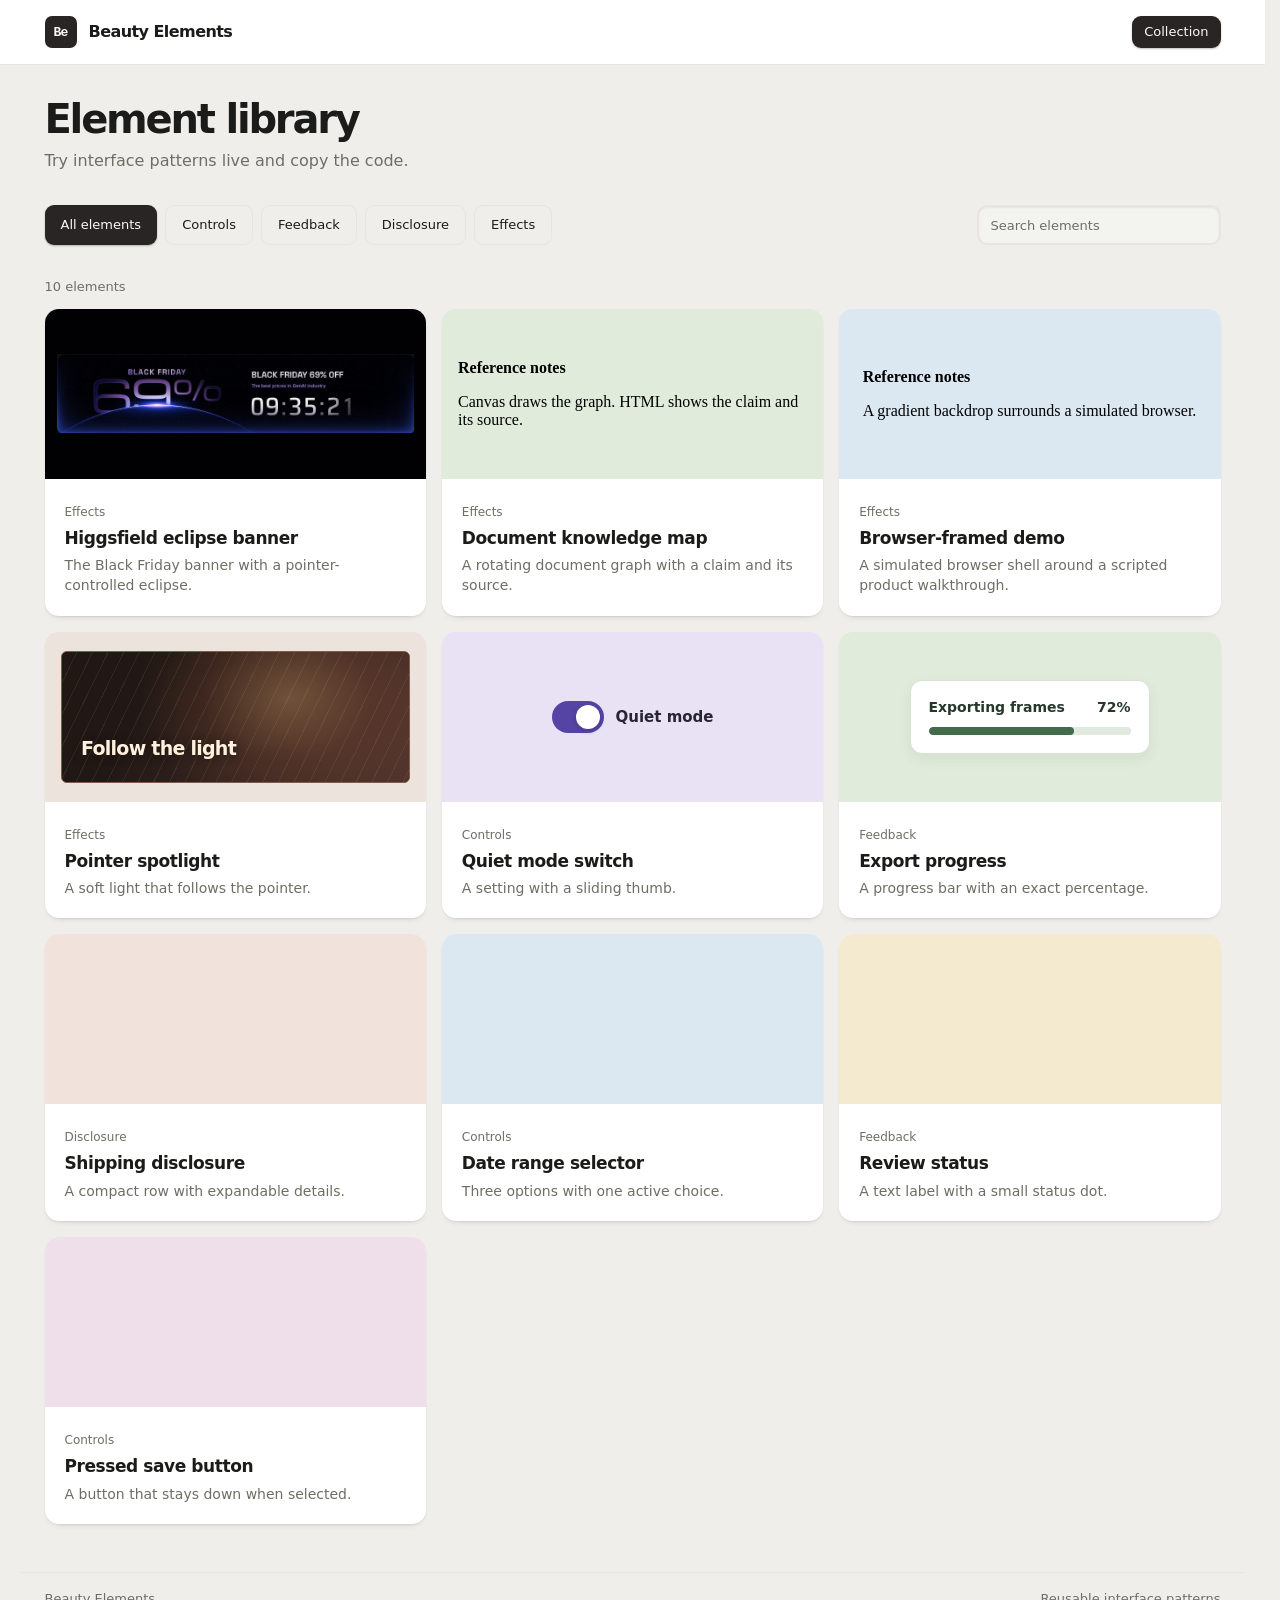
==== commit 6a18b71b: "Publish updated reference labels" ====
--- a/index.html
+++ b/index.html
@@ -5,7 +5,7 @@
     <meta name="viewport" content="width=device-width, initial-scale=1.0" />
     <meta name="description" content="Browse and study reusable UI patterns with live examples and source code." />
     <title>Beauty Elements</title>
-    <script type="module" crossorigin src="./assets/index-Cis53K_V.js"></script>
+    <script type="module" crossorigin src="./assets/index-BV4vuZ7l.js"></script>
     <link rel="stylesheet" crossorigin href="./assets/index-D9Znxga3.css">
   </head>
   <body>
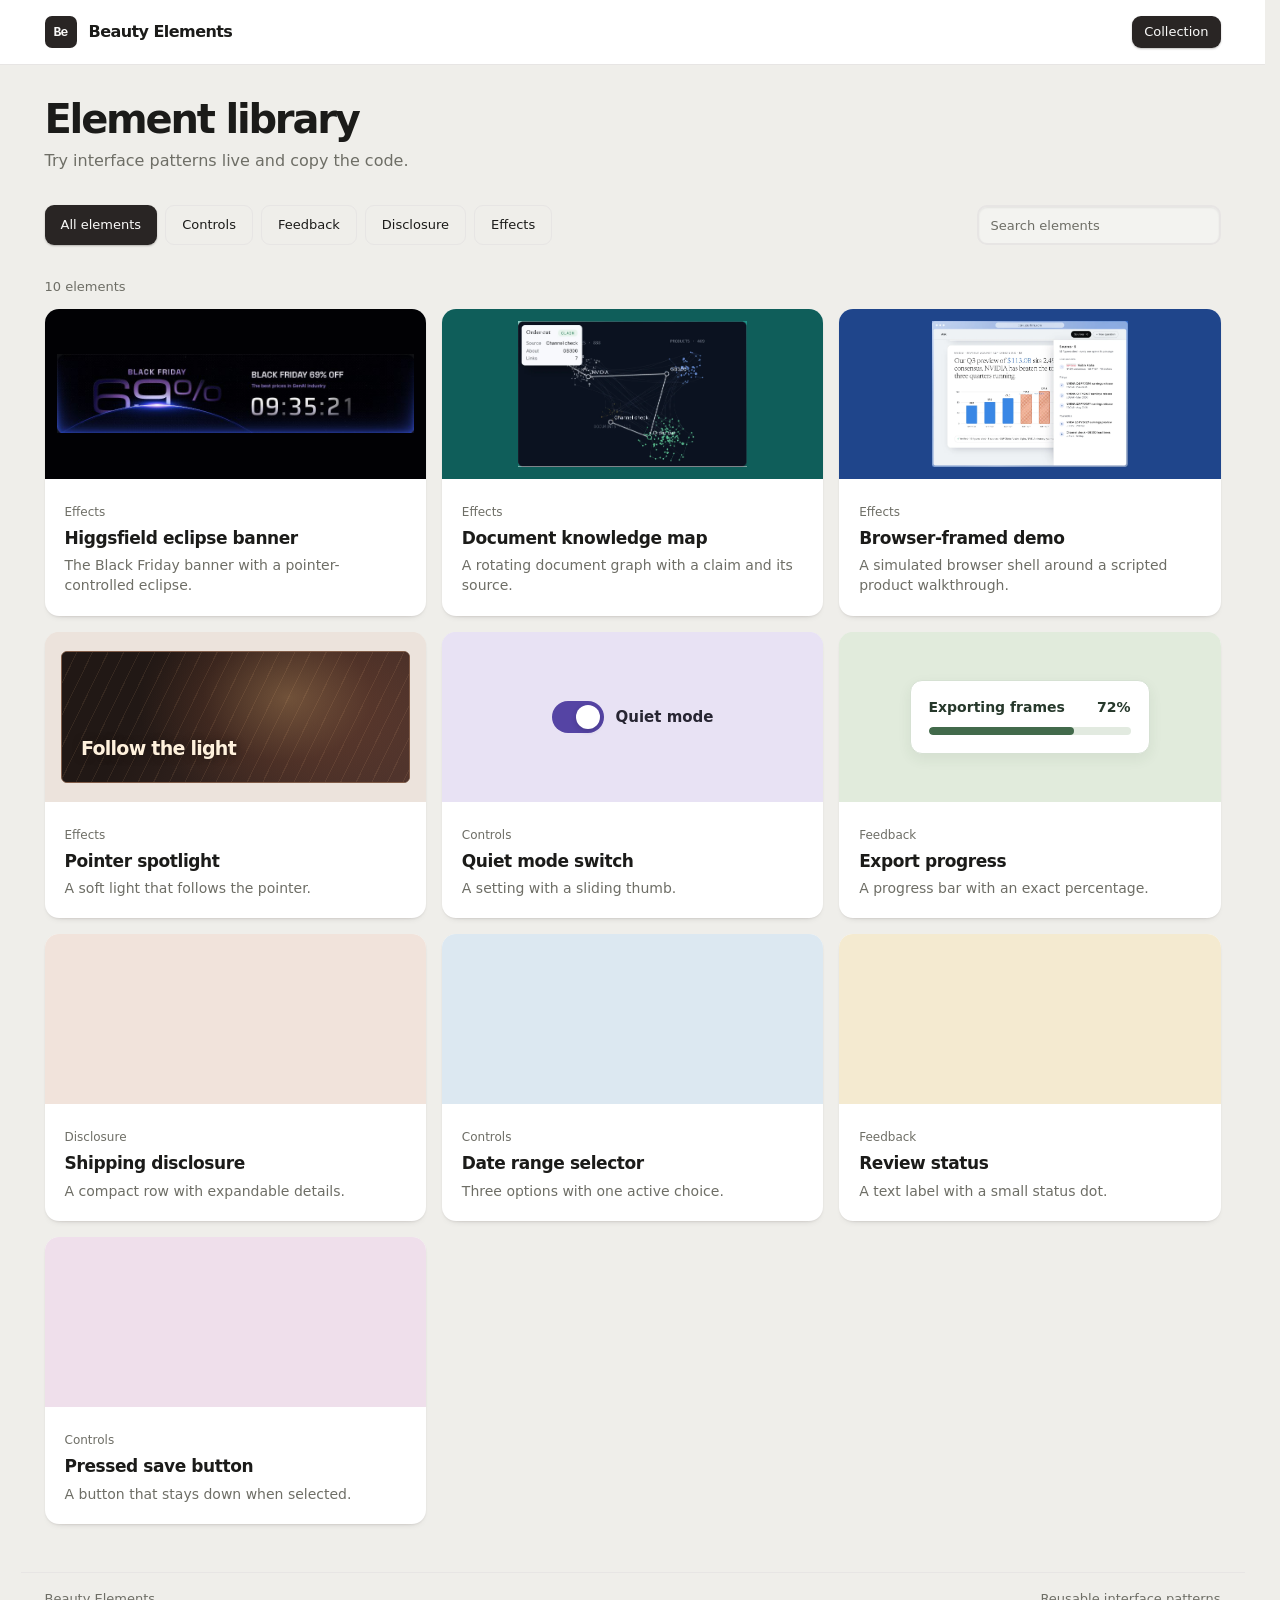
==== commit 0115bd95: "Deploy the two interactive specimens" ====
--- a/index.html
+++ b/index.html
@@ -5,8 +5,8 @@
     <meta name="viewport" content="width=device-width, initial-scale=1.0" />
     <meta name="description" content="Browse and study reusable UI patterns with live examples and source code." />
     <title>Beauty Elements</title>
-    <script type="module" crossorigin src="./assets/index-BV4vuZ7l.js"></script>
-    <link rel="stylesheet" crossorigin href="./assets/index-D9Znxga3.css">
+    <script type="module" crossorigin src="./assets/index-C_NUYT80.js"></script>
+    <link rel="stylesheet" crossorigin href="./assets/index-BrDX8QyM.css">
   </head>
   <body>
     <div id="root"></div>
--- a/assets/index-BrDX8QyM.css
+++ b/assets/index-BrDX8QyM.css
@@ -0,0 +1 @@
+@font-face{font-family:Geist Variable;font-style:normal;font-display:swap;font-weight:100 900;src:url(./geist-cyrillic-ext-wght-normal-DjL33-gN.woff2)format("woff2-variations");unicode-range:U+460-52F,U+1C80-1C8A,U+20B4,U+2DE0-2DFF,U+A640-A69F,U+FE2E-FE2F}@font-face{font-family:Geist Variable;font-style:normal;font-display:swap;font-weight:100 900;src:url(./geist-cyrillic-wght-normal-BEAKL7Jp.woff2)format("woff2-variations");unicode-range:U+301,U+400-45F,U+490-491,U+4B0-4B1,U+2116}@font-face{font-family:Geist Variable;font-style:normal;font-display:swap;font-weight:100 900;src:url(./geist-vietnamese-wght-normal-6IgcOCM7.woff2)format("woff2-variations");unicode-range:U+102-103,U+110-111,U+128-129,U+168-169,U+1A0-1A1,U+1AF-1B0,U+300-301,U+303-304,U+308-309,U+323,U+329,U+1EA0-1EF9,U+20AB}@font-face{font-family:Geist Variable;font-style:normal;font-display:swap;font-weight:100 900;src:url(./geist-latin-ext-wght-normal-DC-KSUi6.woff2)format("woff2-variations");unicode-range:U+100-2BA,U+2BD-2C5,U+2C7-2CC,U+2CE-2D7,U+2DD-2FF,U+304,U+308,U+329,U+1D00-1DBF,U+1E00-1E9F,U+1EF2-1EFF,U+2020,U+20A0-20AB,U+20AD-20C0,U+2113,U+2C60-2C7F,U+A720-A7FF}@font-face{font-family:Geist Variable;font-style:normal;font-display:swap;font-weight:100 900;src:url(./geist-latin-wght-normal-BgDaEnEv.woff2)format("woff2-variations");unicode-range:U+??,U+131,U+152-153,U+2BB-2BC,U+2C6,U+2DA,U+2DC,U+304,U+308,U+329,U+2000-206F,U+20AC,U+2122,U+2191,U+2193,U+2212,U+2215,U+FEFF,U+FFFD}@layer properties{@supports (((-webkit-hyphens:none)) and (not (margin-trim:block))) or ((-moz-orient:inline) and (not (color:rgb(from red r g b)))){*,:before,:after,::backdrop{--tw-rotate-x:initial;--tw-rotate-y:initial;--tw-rotate-z:initial;--tw-skew-x:initial;--tw-skew-y:initial;--tw-space-y-reverse:0;--tw-border-style:solid;--tw-leading:initial;--tw-font-weight:initial;--tw-tracking:initial;--tw-shadow:0 0 #0000;--tw-shadow-color:initial;--tw-shadow-alpha:100%;--tw-inset-shadow:0 0 #0000;--tw-inset-shadow-color:initial;--tw-inset-shadow-alpha:100%;--tw-ring-color:initial;--tw-ring-shadow:0 0 #0000;--tw-inset-ring-color:initial;--tw-inset-ring-shadow:0 0 #0000;--tw-ring-inset:initial;--tw-ring-offset-width:0px;--tw-ring-offset-color:#fff;--tw-ring-offset-shadow:0 0 #0000;--tw-outline-style:solid;--tw-blur:initial;--tw-brightness:initial;--tw-contrast:initial;--tw-grayscale:initial;--tw-hue-rotate:initial;--tw-invert:initial;--tw-opacity:initial;--tw-saturate:initial;--tw-sepia:initial;--tw-drop-shadow:initial;--tw-drop-shadow-color:initial;--tw-drop-shadow-alpha:100%;--tw-drop-shadow-size:initial;--tw-duration:initial;--tw-translate-x:0;--tw-translate-y:0;--tw-translate-z:0;--tw-animation-delay:0s;--tw-animation-direction:normal;--tw-animation-duration:initial;--tw-animation-fill-mode:none;--tw-animation-iteration-count:1;--tw-enter-blur:0;--tw-enter-opacity:1;--tw-enter-rotate:0;--tw-enter-scale:1;--tw-enter-translate-x:0;--tw-enter-translate-y:0;--tw-exit-blur:0;--tw-exit-opacity:1;--tw-exit-rotate:0;--tw-exit-scale:1;--tw-exit-translate-x:0;--tw-exit-translate-y:0}}}@layer theme{:root,:host{--font-sans:var(--font-sans);--font-serif:var(--font-serif);--font-mono:var(--font-mono);--spacing:.25rem;--text-xs:.75rem;--text-xs--line-height:calc(1 / .75);--font-weight-medium:500;--tracking-widest:.1em;--leading-snug:1.375;--leading-relaxed:1.625;--shadow-sm:0 1px 3px 0 #0000001a, 0 1px 2px -1px #0000001a;--shadow-md:0 4px 6px -1px #0000001a, 0 2px 4px -2px #0000001a;--shadow-lg:0 10px 15px -3px #0000001a, 0 4px 6px -4px #0000001a;--ease-out:cubic-bezier(0, 0, .2, 1);--default-transition-duration:.15s;--default-transition-timing-function:cubic-bezier(.4, 0, .2, 1);--default-font-family:var(--font-sans);--default-mono-font-family:var(--font-mono)}}@layer base{*,:after,:before,::backdrop{box-sizing:border-box;border:0 solid;margin:0;padding:0}::file-selector-button{box-sizing:border-box;border:0 solid;margin:0;padding:0}html,:host{-webkit-text-size-adjust:100%;tab-size:4;line-height:1.5;font-family:var(--default-font-family,-apple-system, BlinkMacSystemFont, "Segoe UI", Roboto, "Helvetica Neue", "Noto Sans", Arial, sans-serif, "Apple Color Emoji", "Segoe UI Emoji", "Segoe UI Symbol", "Noto Color Emoji");font-feature-settings:var(--default-font-feature-settings,normal);font-variation-settings:var(--default-font-variation-settings,normal);-webkit-tap-highlight-color:transparent}hr{height:0;color:inherit;border-top-width:1px}abbr:where([title]){-webkit-text-decoration:underline dotted;text-decoration:underline dotted}h1,h2,h3,h4,h5,h6{font-size:inherit;font-weight:inherit}a{color:inherit;-webkit-text-decoration:inherit;-webkit-text-decoration:inherit;-webkit-text-decoration:inherit;-webkit-text-decoration:inherit;text-decoration:inherit}b,strong{font-weight:bolder}code,kbd,samp,pre{font-family:var(--default-mono-font-family,ui-monospace, SFMono-Regular, Menlo, Monaco, Consolas, "Liberation Mono", "Courier New", monospace);font-feature-settings:var(--default-mono-font-feature-settings,normal);font-variation-settings:var(--default-mono-font-variation-settings,normal);font-size:1em}small{font-size:80%}sub,sup{vertical-align:baseline;font-size:75%;line-height:0;position:relative}sub{bottom:-.25em}sup{top:-.5em}table{text-indent:0;border-color:inherit;border-collapse:collapse}:-moz-focusring:where(:not(iframe)){outline:auto}progress{vertical-align:baseline}summary{display:list-item}ol,ul,menu{list-style:none}img,svg,video,canvas,audio,iframe,embed,object{vertical-align:middle;display:block}img,video{max-width:100%;height:auto}button,input,select,optgroup,textarea{font:inherit;font-feature-settings:inherit;font-variation-settings:inherit;letter-spacing:inherit;color:inherit;opacity:1;background-color:#0000;border-radius:0}::file-selector-button{font:inherit;font-feature-settings:inherit;font-variation-settings:inherit;letter-spacing:inherit;color:inherit;opacity:1;background-color:#0000;border-radius:0}:where(select:is([multiple],[size])) optgroup{font-weight:bolder}:where(select:is([multiple],[size])) optgroup option{padding-inline-start:20px}::file-selector-button{margin-inline-end:4px}::placeholder{opacity:1}@supports (not ((-webkit-appearance:-apple-pay-button))) or (contain-intrinsic-size:1px){::placeholder{color:currentColor}@supports (color:color-mix(in lab, red, red)){::placeholder{color:color-mix(in oklab, currentcolor 50%, transparent)}}}textarea{resize:vertical}::-webkit-search-decoration{-webkit-appearance:none}::-webkit-date-and-time-value{min-height:1lh;text-align:inherit}::-webkit-datetime-edit{display:inline-flex}::-webkit-datetime-edit-fields-wrapper{padding:0}::-webkit-datetime-edit{padding-block:0}::-webkit-datetime-edit-year-field{padding-block:0}::-webkit-datetime-edit-month-field{padding-block:0}::-webkit-datetime-edit-day-field{padding-block:0}::-webkit-datetime-edit-hour-field{padding-block:0}::-webkit-datetime-edit-minute-field{padding-block:0}::-webkit-datetime-edit-second-field{padding-block:0}::-webkit-datetime-edit-millisecond-field{padding-block:0}::-webkit-datetime-edit-meridiem-field{padding-block:0}::-webkit-calendar-picker-indicator{line-height:1}:-moz-ui-invalid{box-shadow:none}button,input:where([type=button],[type=reset],[type=submit]){appearance:button}::file-selector-button{appearance:button}::-webkit-inner-spin-button{height:auto}::-webkit-outer-spin-button{height:auto}[hidden]:where(:not([hidden=until-found])){display:none!important}*{border-color:var(--border);outline-color:var(--ring)}@supports (color:color-mix(in lab, red, red)){*{outline-color:color-mix(in oklab, var(--ring) 50%, transparent)}}body{background-color:var(--background);color:var(--foreground);font-family:var(--font-sans);-webkit-font-smoothing:antialiased;text-rendering:optimizelegibility}::selection{background:var(--primary);color:var(--primary-foreground)}html{scrollbar-gutter:stable}@supports (scrollbar-gutter:stable){html body[data-scroll-locked]{margin-right:0!important}}}@layer components;@layer utilities{.pointer-events-none{pointer-events:none}.visible{visibility:visible}.absolute{position:absolute}.fixed{position:fixed}.static{position:static}.inset-0{inset:0}.left-0{left:0}.block{display:block}.contents{display:contents}.flex{display:flex}.inline{display:inline}.inline-flex{display:inline-flex}.table{display:table}.size-full{width:100%;height:100%}.h-8{height:calc(var(--spacing) * 8)}.h-10{height:calc(var(--spacing) * 10)}.h-11{height:calc(var(--spacing) * 11)}.min-h-\[5\.5rem\]{min-height:5.5rem}.w-8{width:calc(var(--spacing) * 8)}.w-10{width:calc(var(--spacing) * 10)}.w-full{width:100%}.shrink{flex-shrink:1}.transform{transform:var(--tw-rotate-x, ) var(--tw-rotate-y, ) var(--tw-rotate-z, ) var(--tw-skew-x, ) var(--tw-skew-y, )}.resize{resize:both}.resize-y{resize:vertical}.flex-col{flex-direction:column}.items-center{align-items:center}.justify-center{justify-content:center}.gap-2{gap:calc(var(--spacing) * 2)}:where(.space-y-1>:not(:last-child)){--tw-space-y-reverse:0;margin-block-start:calc(var(--spacing) * var(--tw-space-y-reverse));margin-block-end:calc(var(--spacing) * calc(1 - var(--tw-space-y-reverse)))}.rounded-\[0\.5rem\]{border-radius:.5rem}.rounded-\[0\.625rem\]{border-radius:.625rem}.rounded-\[0\.875rem\]{border-radius:.875rem}.rounded-\[0\.5625rem\]{border-radius:.5625rem}.rounded-\[inherit\]{border-radius:inherit}.border{border-style:var(--tw-border-style);border-width:1px}.border-2{border-style:var(--tw-border-style);border-width:2px}.border-l{border-left-style:var(--tw-border-style);border-left-width:1px}.border-border{border-color:var(--border)}.bg-card{background-color:var(--card)}.bg-destructive{background-color:var(--destructive)}.bg-input{background-color:var(--input)}.bg-primary{background-color:var(--primary)}.bg-transparent{background-color:#0000}.object-cover{object-fit:cover}.p-5{padding:calc(var(--spacing) * 5)}.px-0{padding-inline:0}.px-3{padding-inline:calc(var(--spacing) * 3)}.px-4{padding-inline:calc(var(--spacing) * 4)}.px-5{padding-inline:calc(var(--spacing) * 5)}.py-2{padding-block:calc(var(--spacing) * 2)}.py-2\.5{padding-block:calc(var(--spacing) * 2.5)}.pt-0{padding-top:0}.font-mono{font-family:var(--font-mono)}.text-xs{font-size:var(--text-xs);line-height:var(--tw-leading,var(--text-xs--line-height))}.text-\[0\.8125rem\]{font-size:.8125rem}.text-\[0\.9375rem\]{font-size:.9375rem}.leading-\[1\.25rem\]{--tw-leading:1.25rem;line-height:1.25rem}.leading-relaxed{--tw-leading:var(--leading-relaxed);line-height:var(--leading-relaxed)}.leading-snug{--tw-leading:var(--leading-snug);line-height:var(--leading-snug)}.font-medium{--tw-font-weight:var(--font-weight-medium);font-weight:var(--font-weight-medium)}.tracking-\[-0\.02em\]{--tw-tracking:-.02em;letter-spacing:-.02em}.tracking-widest{--tw-tracking:var(--tracking-widest);letter-spacing:var(--tracking-widest)}.whitespace-nowrap{white-space:nowrap}.text-accent-foreground{color:var(--accent-foreground)}.text-card-foreground{color:var(--card-foreground)}.text-destructive-foreground{color:var(--destructive-foreground)}.text-foreground{color:var(--foreground)}.text-muted-foreground{color:var(--muted-foreground)}.text-primary{color:var(--primary)}.text-primary-foreground{color:var(--primary-foreground)}.uppercase{text-transform:uppercase}.underline-offset-4{text-underline-offset:4px}.shadow{--tw-shadow:0 1px 3px 0 var(--tw-shadow-color,#0000001a), 0 1px 2px -1px var(--tw-shadow-color,#0000001a);box-shadow:var(--tw-inset-shadow), var(--tw-inset-ring-shadow), var(--tw-ring-offset-shadow), var(--tw-ring-shadow), var(--tw-shadow)}.shadow-\[var\(--shadow-cap\)\]{--tw-shadow:var(--shadow-cap);box-shadow:var(--tw-inset-shadow), var(--tw-inset-ring-shadow), var(--tw-ring-offset-shadow), var(--tw-ring-shadow), var(--tw-shadow)}.shadow-\[var\(--shadow-lift\)\]{--tw-shadow:var(--shadow-lift);box-shadow:var(--tw-inset-shadow), var(--tw-inset-ring-shadow), var(--tw-ring-offset-shadow), var(--tw-ring-shadow), var(--tw-shadow)}.shadow-\[var\(--shadow-thumb\)\]{--tw-shadow:var(--shadow-thumb);box-shadow:var(--tw-inset-shadow), var(--tw-inset-ring-shadow), var(--tw-ring-offset-shadow), var(--tw-ring-shadow), var(--tw-shadow)}.shadow-\[var\(--shadow-well\)\]{--tw-shadow:var(--shadow-well);box-shadow:var(--tw-inset-shadow), var(--tw-inset-ring-shadow), var(--tw-ring-offset-shadow), var(--tw-ring-shadow), var(--tw-shadow)}.ring{--tw-ring-shadow:var(--tw-ring-inset, ) 0 0 0 calc(1px + var(--tw-ring-offset-width)) var(--tw-ring-color,currentcolor);box-shadow:var(--tw-inset-shadow), var(--tw-inset-ring-shadow), var(--tw-ring-offset-shadow), var(--tw-ring-shadow), var(--tw-shadow)}.outline{outline-style:var(--tw-outline-style);outline-width:1px}.filter{filter:var(--tw-blur, ) var(--tw-brightness, ) var(--tw-contrast, ) var(--tw-grayscale, ) var(--tw-hue-rotate, ) var(--tw-invert, ) var(--tw-saturate, ) var(--tw-sepia, ) var(--tw-drop-shadow, )}.transition-\[background-color\,border-color\,box-shadow\,transform\]{transition-property:background-color,border-color,box-shadow,transform;transition-timing-function:var(--tw-ease,var(--default-transition-timing-function));transition-duration:var(--tw-duration,var(--default-transition-duration))}.transition-\[background-color\,border-color\,box-shadow\]{transition-property:background-color,border-color,box-shadow;transition-timing-function:var(--tw-ease,var(--default-transition-timing-function));transition-duration:var(--tw-duration,var(--default-transition-duration))}.duration-fast{--tw-duration:var(--transition-duration-fast);transition-duration:var(--transition-duration-fast)}.select-none{-webkit-user-select:none;user-select:none}.paused{animation-play-state:paused}.file\:border-0::file-selector-button{border-style:var(--tw-border-style);border-width:0}.file\:bg-transparent::file-selector-button{background-color:#0000}.file\:text-\[0\.8125rem\]::file-selector-button{font-size:.8125rem}.file\:font-medium::file-selector-button{--tw-font-weight:var(--font-weight-medium);font-weight:var(--font-weight-medium)}.file\:text-foreground::file-selector-button{color:var(--foreground)}.placeholder\:text-muted-foreground::placeholder{color:var(--muted-foreground)}@media (hover:hover){.hover\:border-foreground\/30:hover{border-color:var(--foreground)}@supports (color:color-mix(in lab, red, red)){.hover\:border-foreground\/30:hover{border-color:color-mix(in oklab, var(--foreground) 30%, transparent)}}.hover\:bg-destructive\/90:hover{background-color:var(--destructive)}@supports (color:color-mix(in lab, red, red)){.hover\:bg-destructive\/90:hover{background-color:color-mix(in oklab, var(--destructive) 90%, transparent)}}.hover\:bg-primary\/90:hover{background-color:var(--primary)}@supports (color:color-mix(in lab, red, red)){.hover\:bg-primary\/90:hover{background-color:color-mix(in oklab, var(--primary) 90%, transparent)}}.hover\:bg-secondary:hover{background-color:var(--secondary)}.hover\:text-foreground:hover{color:var(--foreground)}.hover\:underline:hover{text-decoration-line:underline}}.focus-visible\:border-ring:focus-visible{border-color:var(--ring)}.focus-visible\:bg-card:focus-visible{background-color:var(--card)}.focus-visible\:bg-ring\/\[0\.06\]:focus-visible{background-color:var(--ring)}@supports (color:color-mix(in lab, red, red)){.focus-visible\:bg-ring\/\[0\.06\]:focus-visible{background-color:color-mix(in oklab, var(--ring) 6%, transparent)}}.focus-visible\:underline:focus-visible{text-decoration-line:underline}.focus-visible\:shadow-\[inset_0_0_0_0\.0625rem_var\(--ring\)\,var\(--shadow-focus-lift\)\]:focus-visible{--tw-shadow:inset 0 0 0 .0625rem var(--tw-shadow-color,var(--ring)), var(--shadow-focus-lift);box-shadow:var(--tw-inset-shadow), var(--tw-inset-ring-shadow), var(--tw-ring-offset-shadow), var(--tw-ring-shadow), var(--tw-shadow)}.focus-visible\:shadow-\[inset_0_0_0_0\.0625rem_var\(--ring\)\]:focus-visible{--tw-shadow:inset 0 0 0 .0625rem var(--tw-shadow-color,var(--ring));box-shadow:var(--tw-inset-shadow), var(--tw-inset-ring-shadow), var(--tw-ring-offset-shadow), var(--tw-ring-shadow), var(--tw-shadow)}.focus-visible\:shadow-\[var\(--shadow-focus-lift\)\]:focus-visible{--tw-shadow:var(--shadow-focus-lift);box-shadow:var(--tw-inset-shadow), var(--tw-inset-ring-shadow), var(--tw-ring-offset-shadow), var(--tw-ring-shadow), var(--tw-shadow)}.focus-visible\:shadow-\[var\(--shadow-thumb\)\,0_0_0_0\.0938rem_var\(--ring-inverted\)\]:focus-visible{--tw-shadow:var(--shadow-thumb), 0 0 0 .0938rem var(--tw-shadow-color,var(--ring-inverted));box-shadow:var(--tw-inset-shadow), var(--tw-inset-ring-shadow), var(--tw-ring-offset-shadow), var(--tw-ring-shadow), var(--tw-shadow)}.focus-visible\:shadow-none:focus-visible{--tw-shadow:0 0 #0000;box-shadow:var(--tw-inset-shadow), var(--tw-inset-ring-shadow), var(--tw-ring-offset-shadow), var(--tw-ring-shadow), var(--tw-shadow)}.focus-visible\:outline-none:focus-visible{--tw-outline-style:none;outline-style:none}.active\:translate-y-px:active{--tw-translate-y:1px;translate:var(--tw-translate-x) var(--tw-translate-y)}.disabled\:pointer-events-none:disabled{pointer-events:none}.disabled\:cursor-not-allowed:disabled{cursor:not-allowed}.disabled\:opacity-50:disabled{opacity:.5}.aria-invalid\:border-destructive[aria-invalid=true]{border-color:var(--destructive)}.aria-invalid\:bg-card[aria-invalid=true]{background-color:var(--card)}.\[\&_svg\]\:pointer-events-none svg{pointer-events:none}.\[\&_svg\]\:size-4 svg{width:calc(var(--spacing) * 4);height:calc(var(--spacing) * 4)}.\[\&_svg\]\:shrink-0 svg{flex-shrink:0}[aria-invalid=true]:is(input,textarea,select,[role=combobox],[role=checkbox],[role=radio]),[role=radiogroup][aria-invalid=true] [role=radio]{border-color:var(--destructive)}[aria-invalid=true]:is(input,textarea,select,[role=combobox],[role=checkbox],[role=radio]):focus-visible,[role=radiogroup][aria-invalid=true] [role=radio]:focus-visible{border-color:var(--destructive);--tw-ring-color:var(--destructive)}@supports (color:color-mix(in lab, red, red)){[aria-invalid=true]:is(input,textarea,select,[role=combobox],[role=checkbox],[role=radio]):focus-visible,[role=radiogroup][aria-invalid=true] [role=radio]:focus-visible{--tw-ring-color:color-mix(in oklch, var(--destructive) 35%, transparent)}}@keyframes deny-shake{25%{translate:-.09375rem}50%{translate:.109375rem}75%{translate:-.109375rem}}@media (prefers-reduced-motion:no-preference){[aria-invalid=true]:is(input,textarea,select,[role=combobox],[role=checkbox],[role=radio]),[role=radiogroup][aria-invalid=true] [role=radio]{animation:.25s linear deny-shake}[data-input-otp-container]:has([aria-invalid=true]){animation:.25s linear deny-shake}}}@property --tw-animation-delay{syntax:"*";inherits:false;initial-value:0s}@property --tw-animation-direction{syntax:"*";inherits:false;initial-value:normal}@property --tw-animation-duration{syntax:"*";inherits:false}@property --tw-animation-fill-mode{syntax:"*";inherits:false;initial-value:none}@property --tw-animation-iteration-count{syntax:"*";inherits:false;initial-value:1}@property --tw-enter-blur{syntax:"*";inherits:false;initial-value:0}@property --tw-enter-opacity{syntax:"*";inherits:false;initial-value:1}@property --tw-enter-rotate{syntax:"*";inherits:false;initial-value:0}@property --tw-enter-scale{syntax:"*";inherits:false;initial-value:1}@property --tw-enter-translate-x{syntax:"*";inherits:false;initial-value:0}@property --tw-enter-translate-y{syntax:"*";inherits:false;initial-value:0}@property --tw-exit-blur{syntax:"*";inherits:false;initial-value:0}@property --tw-exit-opacity{syntax:"*";inherits:false;initial-value:1}@property --tw-exit-rotate{syntax:"*";inherits:false;initial-value:0}@property --tw-exit-scale{syntax:"*";inherits:false;initial-value:1}@property --tw-exit-translate-x{syntax:"*";inherits:false;initial-value:0}@property --tw-exit-translate-y{syntax:"*";inherits:false;initial-value:0}:root{--background:oklch(94.88% .0054 95.1);--foreground:oklch(22.13% .0038 106.71);--card:oklch(100% 0 0);--card-foreground:oklch(22.13% .0038 106.71);--popover:oklch(100% 0 0);--popover-foreground:oklch(22.13% .0038 106.71);--primary:oklch(26.85% .0063 34.3);--primary-foreground:oklch(98.48% .0013 106.42);--secondary:oklch(97.26% .0026 106.45);--secondary-foreground:oklch(39.19% .0115 106.92);--muted:oklch(97.26% .0026 106.45);--muted-foreground:oklch(53.57% .0122 106.8);--accent:oklch(95.92% .0193 273.24);--accent-foreground:oklch(58.32% .227 268.34);--destructive:oklch(55.63% .1632 32);--destructive-foreground:oklch(100% 0 0);--success:oklch(52.62% .0942 151.04);--warning:oklch(66.58% .1574 58.32);--border:oklch(92.32% .0026 48.72);--input:oklch(96.99% .0013 106.42/.7);--ring:oklch(58.32% .227 268.34);--ring-inverted:oklch(76.66% .1184 268.16);--radius:.625rem;--font-sans:"Geist", -apple-system, BlinkMacSystemFont, ui-sans-serif, system-ui, "Segoe UI", sans-serif;--font-serif:Georgia, "Iowan Old Style", "Times New Roman", serif;--font-mono:"Geist Mono", ui-monospace, "SF Mono", SFMono-Regular, Menlo, Consolas, monospace;--shadow-lift:0 .0625rem .125rem oklch(21.61% .0061 56.04/.06), 0 .25rem .625rem -.5rem oklch(21.61% .0061 56.04/.45);--shadow-well:inset 0 .0625rem .125rem oklch(21.61% .0061 56.04/.07);--shadow-cap:0 .0938rem 0 oklch(21.61% .0061 56.04/.09), inset 0 0 0 .0625rem oklch(21.61% .0061 56.04/.11);--shadow-row:inset 0 0 0 .0625rem oklch(21.61% .0061 56.04/.07), 0 .0625rem .125rem oklch(21.61% .0061 56.04/.05);--shadow-float-dropdown:0 1rem 2.25rem -1.125rem oklch(21.61% .0061 56.04/.5);--shadow-float-popover:0 1.125rem 2.5rem -1.5rem oklch(21.61% .0061 56.04/.5);--shadow-float-modal:0 1.75rem 3.5rem -1.5rem oklch(21.61% .0061 56.04/.45);--shadow-thumb:0 .0625rem .125rem oklch(21.61% .0061 56.04/.28);--shadow-focus-lift:0 .0625rem .125rem oklch(21.61% .0061 56.04/.08), 0 .625rem 1.25rem -.875rem oklch(58.32% .227 268.34/.6);--shadow-xs:0 .0625rem .125rem oklch(21.61% .0061 56.04/.06);--shadow-sm:var(--shadow-lift);--shadow-md:var(--shadow-float-dropdown);--shadow-lg:var(--shadow-float-popover);--shadow-xl:var(--shadow-float-modal);--shadow-s:var(--shadow-sm);--shadow-m:var(--shadow-md);--shadow-l:var(--shadow-lg);--chart-1:oklch(58.32% .227 268.34);--chart-2:oklch(52.62% .0942 151.04);--chart-3:oklch(66.58% .1574 58.32);--chart-4:oklch(55.63% .1632 32);--chart-5:oklch(55.34% .0116 58.07);--sidebar:oklch(94.88% .0054 95.1);--sidebar-foreground:oklch(22.13% .0038 106.71);--sidebar-primary:oklch(26.85% .0063 34.3);--sidebar-primary-foreground:oklch(98.48% .0013 106.42);--sidebar-accent:oklch(97.26% .0026 106.45);--sidebar-accent-foreground:oklch(22.13% .0038 106.71);--sidebar-border:oklch(92.32% .0026 48.72);--sidebar-ring:oklch(58.32% .227 268.34);--transition-duration-fast:.15s;--transition-duration-base:.2s;--transition-duration-slow:.28s;--ease-out:cubic-bezier(.165, .84, .44, 1);--ease-in-out:cubic-bezier(.645, .045, .355, 1);--ease-in:cubic-bezier(.55, .055, .675, .19);--default-transition-duration:var(--transition-duration-fast);--default-transition-timing-function:var(--ease-out);--ai-label:var(--muted);--ai-label-foreground:var(--foreground);--layout-density:comfortable;--layout-density-source:design-system;--layout-sidebar:calc(var(--spacing,.25rem) * 56);--layout-inset:calc(var(--spacing,.25rem) * 6);--layout-section-gap:calc(var(--spacing,.25rem) * 8);--layout-column-gap:calc(var(--spacing,.25rem) * 4);--layout-card-padding:calc(var(--spacing,.25rem) * 5)}@property --tw-rotate-x{syntax:"*";inherits:false}@property --tw-rotate-y{syntax:"*";inherits:false}@property --tw-rotate-z{syntax:"*";inherits:false}@property --tw-skew-x{syntax:"*";inherits:false}@property --tw-skew-y{syntax:"*";inherits:false}@property --tw-space-y-reverse{syntax:"*";inherits:false;initial-value:0}@property --tw-border-style{syntax:"*";inherits:false;initial-value:solid}@property --tw-leading{syntax:"*";inherits:false}@property --tw-font-weight{syntax:"*";inherits:false}@property --tw-tracking{syntax:"*";inherits:false}@property --tw-shadow{syntax:"*";inherits:false;initial-value:0 0 #0000}@property --tw-shadow-color{syntax:"*";inherits:false}@property --tw-shadow-alpha{syntax:"<percentage>";inherits:false;initial-value:100%}@property --tw-inset-shadow{syntax:"*";inherits:false;initial-value:0 0 #0000}@property --tw-inset-shadow-color{syntax:"*";inherits:false}@property --tw-inset-shadow-alpha{syntax:"<percentage>";inherits:false;initial-value:100%}@property --tw-ring-color{syntax:"*";inherits:false}@property --tw-ring-shadow{syntax:"*";inherits:false;initial-value:0 0 #0000}@property --tw-inset-ring-color{syntax:"*";inherits:false}@property --tw-inset-ring-shadow{syntax:"*";inherits:false;initial-value:0 0 #0000}@property --tw-ring-inset{syntax:"*";inherits:false}@property --tw-ring-offset-width{syntax:"<length>";inherits:false;initial-value:0}@property --tw-ring-offset-color{syntax:"*";inherits:false;initial-value:#fff}@property --tw-ring-offset-shadow{syntax:"*";inherits:false;initial-value:0 0 #0000}@property --tw-outline-style{syntax:"*";inherits:false;initial-value:solid}@property --tw-blur{syntax:"*";inherits:false}@property --tw-brightness{syntax:"*";inherits:false}@property --tw-contrast{syntax:"*";inherits:false}@property --tw-grayscale{syntax:"*";inherits:false}@property --tw-hue-rotate{syntax:"*";inherits:false}@property --tw-invert{syntax:"*";inherits:false}@property --tw-opacity{syntax:"*";inherits:false}@property --tw-saturate{syntax:"*";inherits:false}@property --tw-sepia{syntax:"*";inherits:false}@property --tw-drop-shadow{syntax:"*";inherits:false}@property --tw-drop-shadow-color{syntax:"*";inherits:false}@property --tw-drop-shadow-alpha{syntax:"<percentage>";inherits:false;initial-value:100%}@property --tw-drop-shadow-size{syntax:"*";inherits:false}@property --tw-duration{syntax:"*";inherits:false}@property --tw-translate-x{syntax:"*";inherits:false;initial-value:0}@property --tw-translate-y{syntax:"*";inherits:false;initial-value:0}@property --tw-translate-z{syntax:"*";inherits:false;initial-value:0}:root{--lightningcss-light:initial;--lightningcss-dark: ;color-scheme:light}body{min-width:0}#root{flex-direction:column;min-height:100vh;display:flex}.skip-link{z-index:2;background:var(--background);padding:8px 12px;position:fixed;inset:8px auto auto 8px;transform:translateY(-180%)}.skip-link:focus{transform:translateY(0)}.site-header{border-bottom:1px solid var(--border);background:var(--card)}.site-header-inner,.workspace,.site-footer{width:min(100%,1224px);padding-inline:var(--layout-inset,24px);margin-inline:auto}.site-header-inner{justify-content:space-between;align-items:center;gap:12px;min-height:64px;display:flex}.brand{min-height:44px;color:var(--foreground);letter-spacing:-.035em;align-items:center;gap:12px;font-size:16px;font-weight:650;display:inline-flex}.brand-mark{border-radius:calc(var(--radius) - 3px);background:var(--primary);width:32px;height:32px;color:var(--primary-foreground);letter-spacing:-.07em;place-items:center;font:600 13px/1 ui-monospace,monospace;display:grid}.workspace{flex:1;padding-block:32px 48px}.page-intro{margin-bottom:var(--layout-section-gap,32px)}.page-intro h1{letter-spacing:-.055em;margin:0 0 8px;font-size:clamp(30px,4vw,40px);font-weight:650;line-height:1.1}.page-intro h1:focus{outline:none}.page-intro p,.element-caption p,.note-panel p,.empty-state p{color:var(--muted-foreground);margin:0}.collection-toolbar,.category-list{flex-wrap:wrap;align-items:center;gap:8px;display:flex}.collection-toolbar{justify-content:space-between;column-gap:var(--layout-section-gap,32px);row-gap:16px}.collection-search{width:min(100%,244px)}.results-count{margin:var(--layout-section-gap,32px) 0 12px;color:var(--muted-foreground);font-variant-numeric:tabular-nums;font-size:13px}.element-grid{gap:var(--layout-column-gap,16px);grid-template-columns:repeat(3,minmax(0,1fr));margin:0;padding:0;list-style:none;display:grid}.element-card{height:100%;position:relative;overflow:hidden}.specimen-thumbnail,.specimen-preview{border:0;width:100%;display:block}.specimen-thumbnail{pointer-events:none;height:170px}.element-caption{padding:var(--layout-card-padding,20px)}.element-category{color:var(--muted-foreground);font-size:12px}.element-caption h2{letter-spacing:-.025em;margin:3px 0 4px;font-size:17px;font-weight:650}.element-caption p{font-size:14px;line-height:1.45}.element-caption a:after{content:"";position:absolute;inset:0}.element-card:has(a:hover){outline:1px solid var(--ring)}.element-card:has(a:focus-visible){outline:2px solid var(--ring);outline-offset:3px}.detail-grid{align-items:stretch;gap:var(--layout-column-gap,16px);grid-template-columns:minmax(0,1.7fr) minmax(0,1fr);display:grid}.back-link{min-height:44px;color:var(--muted-foreground);text-underline-offset:3px;align-items:center;margin-bottom:8px;font-size:14px;text-decoration:underline;display:inline-flex}.detail h2,.empty-state h2{letter-spacing:-.025em;margin:0;font-size:17px;font-weight:650}.preview-panel,.note-panel,.empty-state{min-width:0;padding:var(--layout-card-padding,20px);flex-direction:column;gap:12px;display:flex}.specimen-preview{border-radius:calc(var(--radius) - 2px);flex:1 0 264px}.note-panel dl{margin:0}.note-panel dl div{border-top:1px solid var(--border);flex-wrap:wrap;justify-content:space-between;gap:6px;padding-block:8px;font-size:14px;display:flex}.note-panel dt{color:var(--muted-foreground)}.note-panel dd{margin:0}.note-panel a{text-underline-offset:3px;align-items:center;min-height:44px;text-decoration:underline;display:inline-flex}.code-section{margin-top:var(--layout-section-gap,32px)}.copy-status{color:var(--muted-foreground);margin:0;font-size:13px}.copy-status:not(:empty){margin-top:8px}.source-panel{min-width:0;margin-top:12px}.source-toolbar{justify-content:space-between;align-items:center;gap:8px;padding:10px 16px;display:flex}.source-toolbar h3{margin:0;font-size:14px;font-weight:600}.source-panel pre{border-top:1px solid var(--border);border-radius:0 0 var(--radius) var(--radius);background:var(--muted);max-height:360px;color:var(--foreground);margin:0;padding:16px;font:13px/1.65 ui-monospace,monospace;overflow:auto}.empty-state{align-items:flex-start}.site-footer{border-top:1px solid var(--border);color:var(--muted-foreground);flex-wrap:wrap;justify-content:space-between;gap:8px 16px;padding-block:16px;font-size:13px;display:flex}@media (width<=790px){.element-grid{grid-template-columns:repeat(2,minmax(0,1fr))}}@media (width<=560px){.workspace{padding-top:24px}.element-grid,.detail-grid{grid-template-columns:minmax(0,1fr)}.category-list button,.collection-search{min-height:44px}.collection-search{width:100%}.specimen-preview{flex-basis:224px}.banner-preview{flex-basis:auto}.specimen-thumbnail{height:155px}}.banner-thumbnail{object-fit:contain;background:#010104;padding:12px}.banner-detail{grid-template-columns:minmax(0,1fr)}.banner-preview{flex-basis:auto;height:clamp(165px,23vw,275px);min-height:165px}.reference-links{flex-wrap:wrap;gap:8px 20px;display:flex}.empty-state+.collection-results{margin-top:var(--layout-section-gap,32px)}.suggestions-title{letter-spacing:-.025em;margin:0 0 12px;font-size:17px;font-weight:650}.standalone-preview{border:0;width:100%;display:block}
